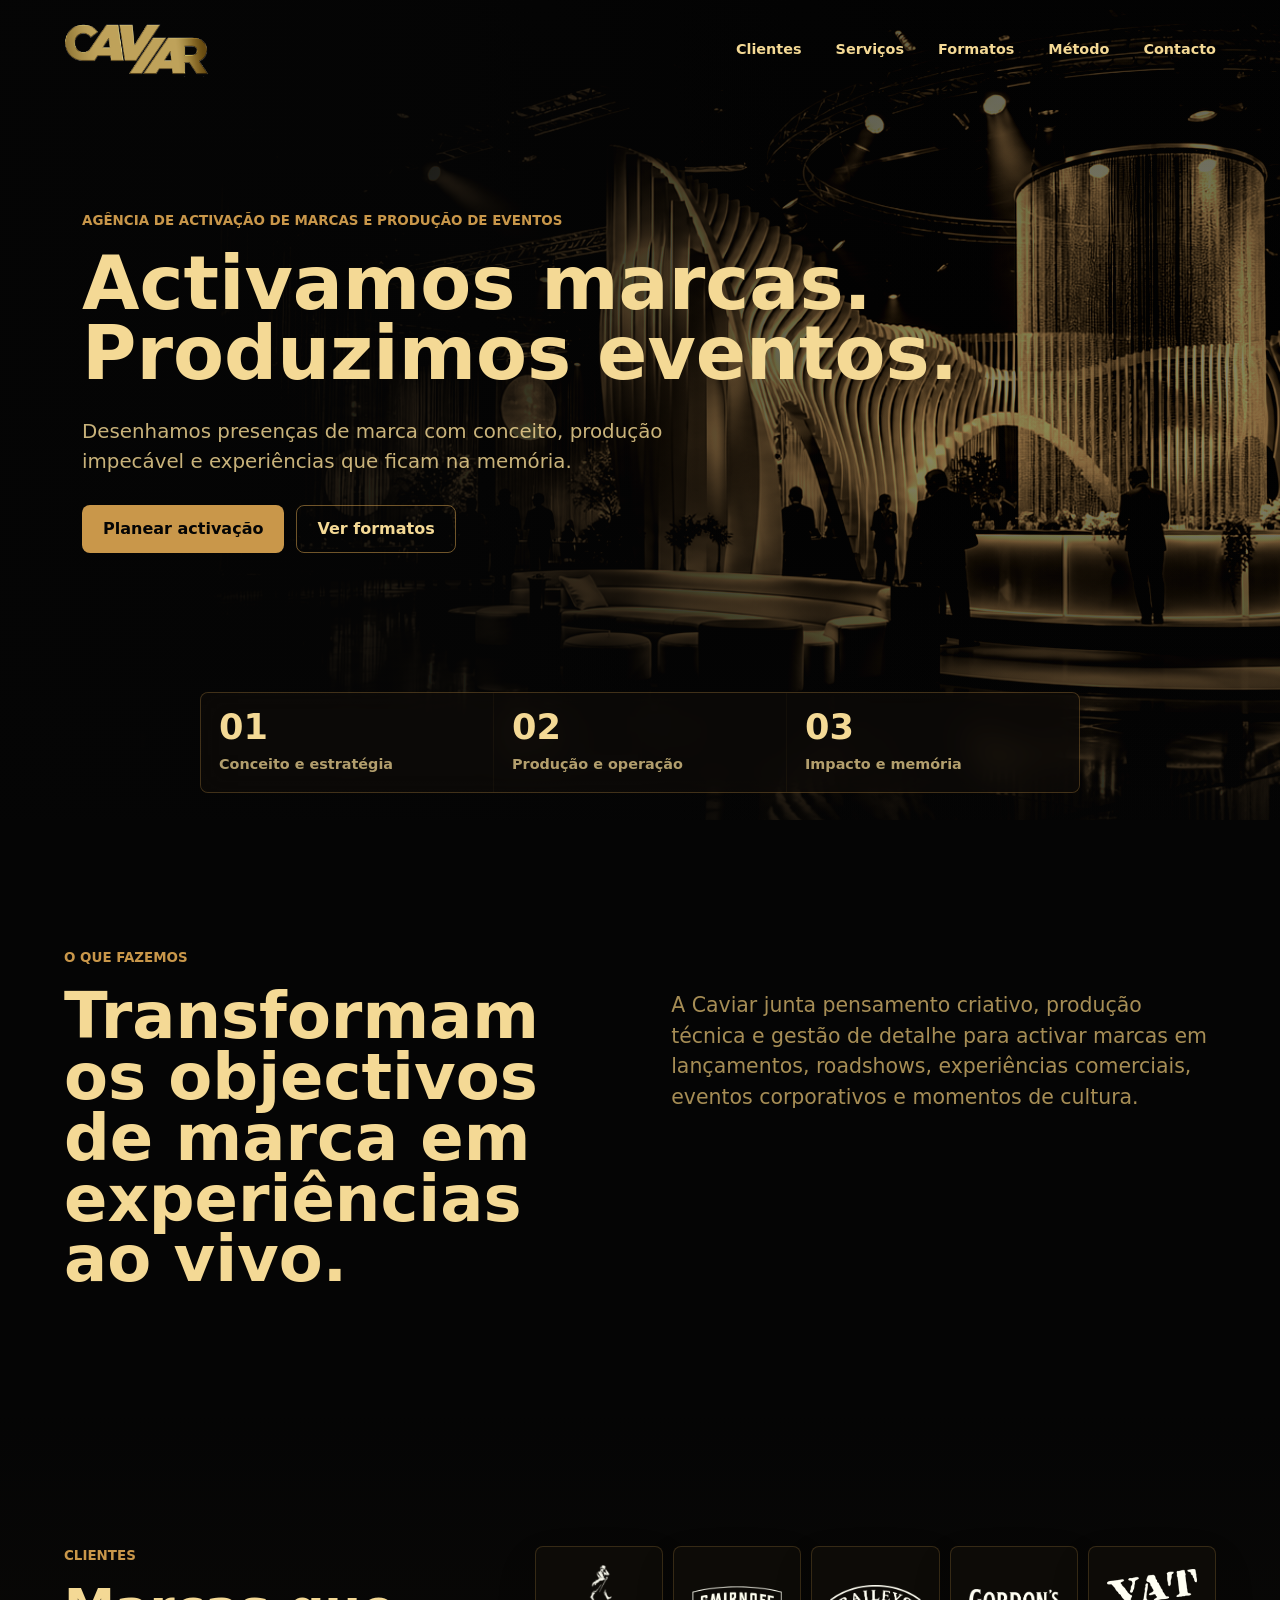
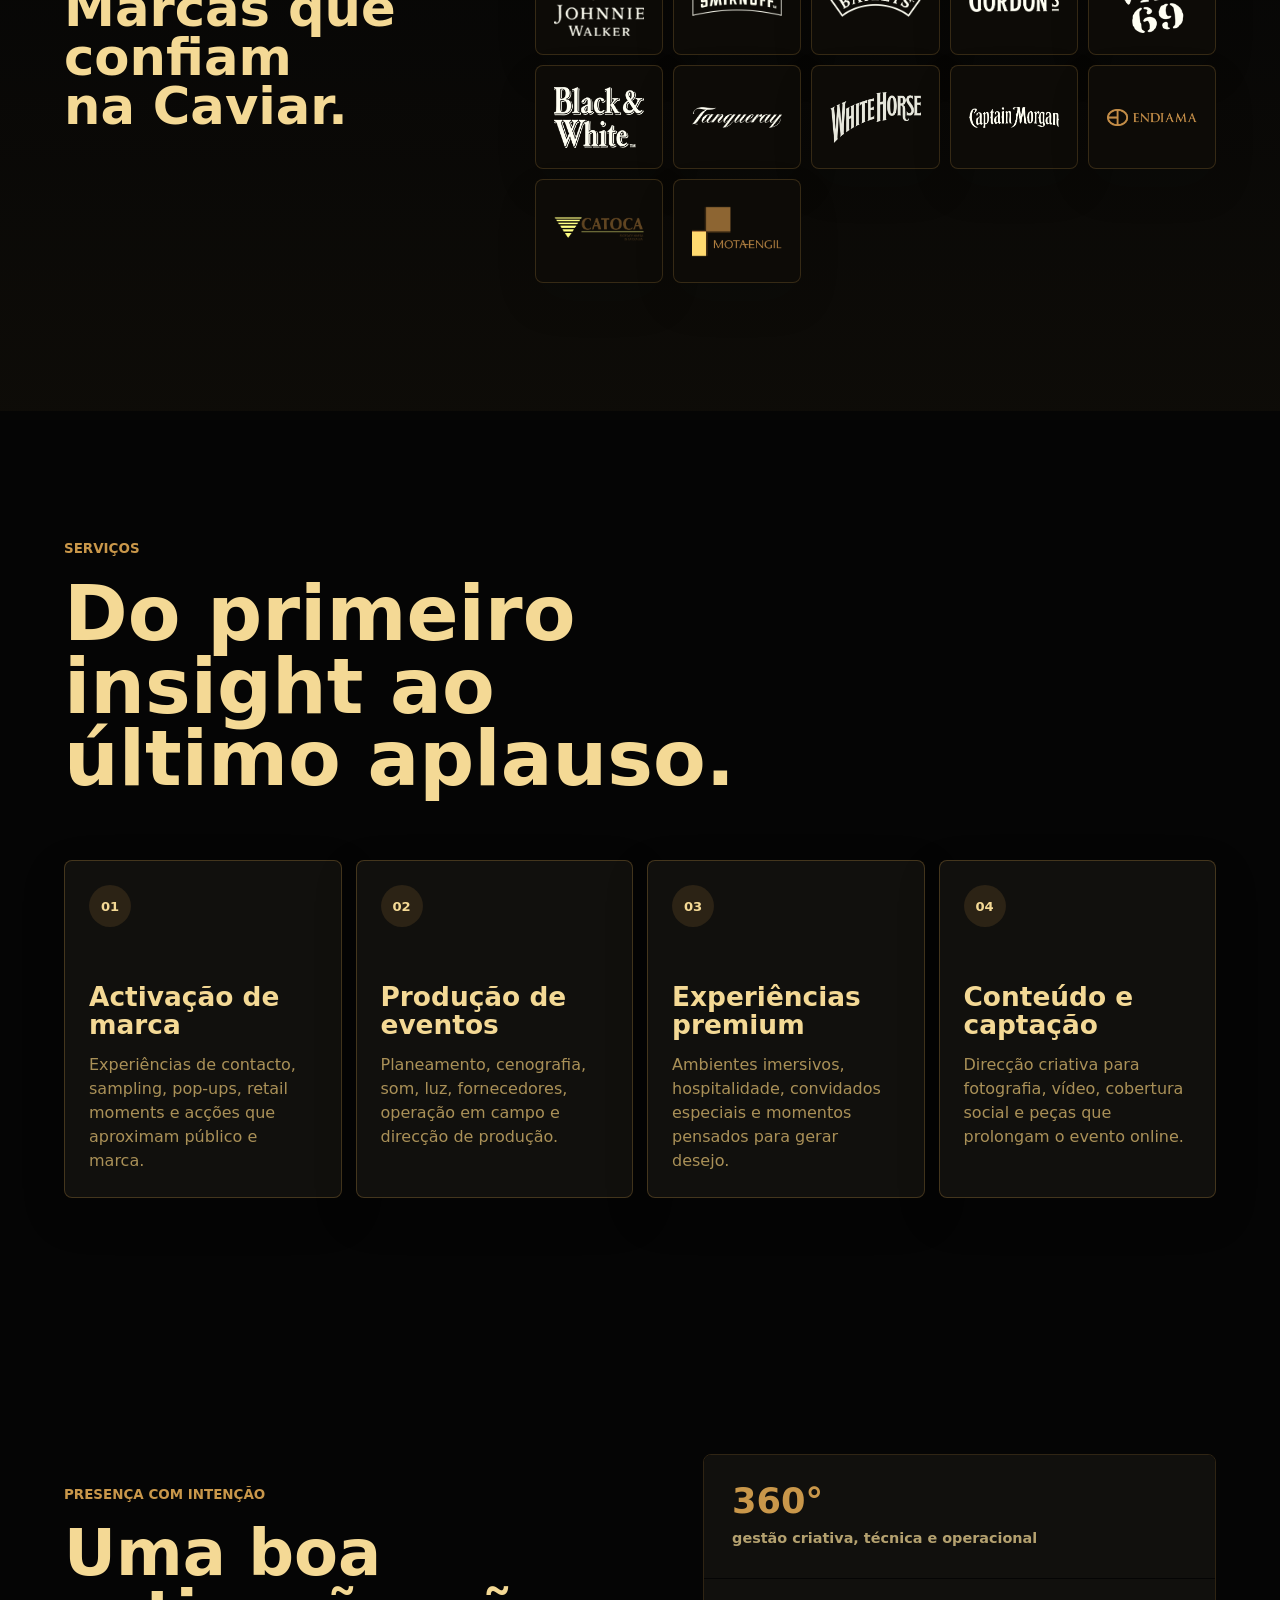
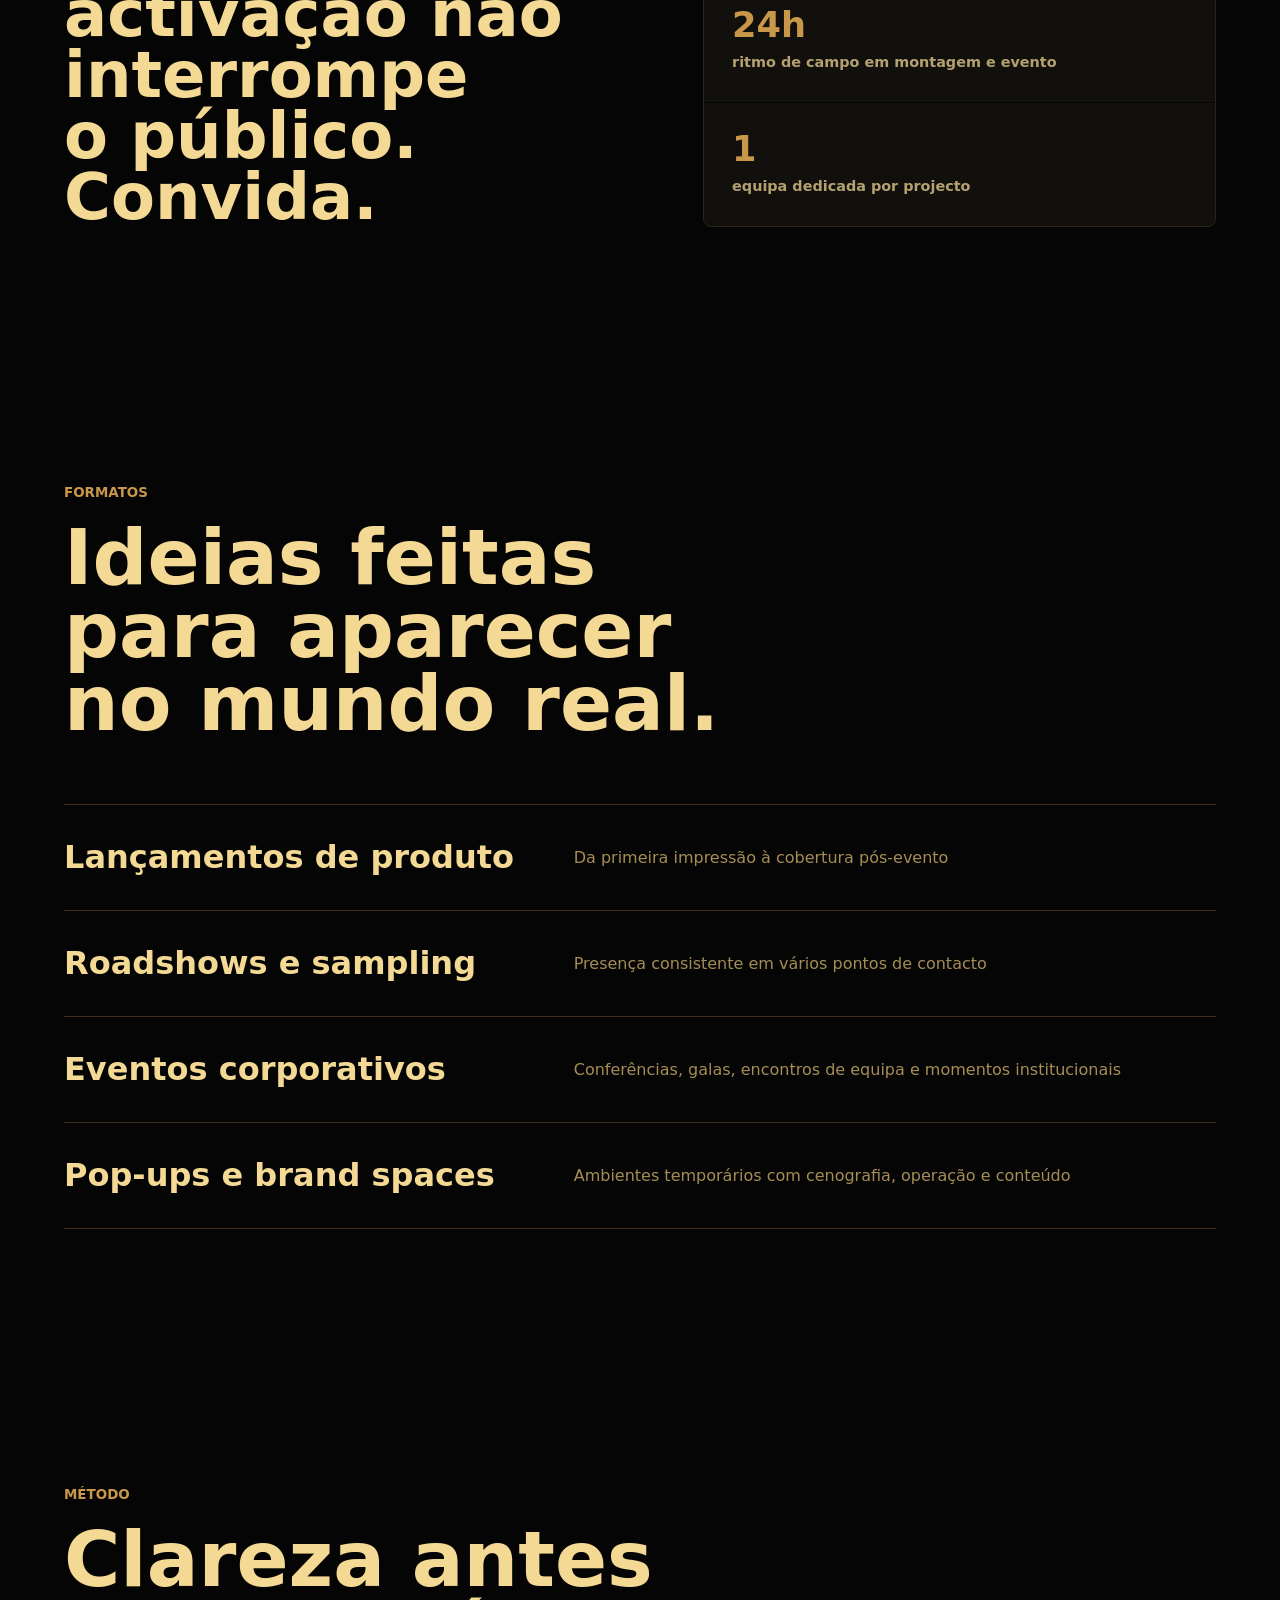
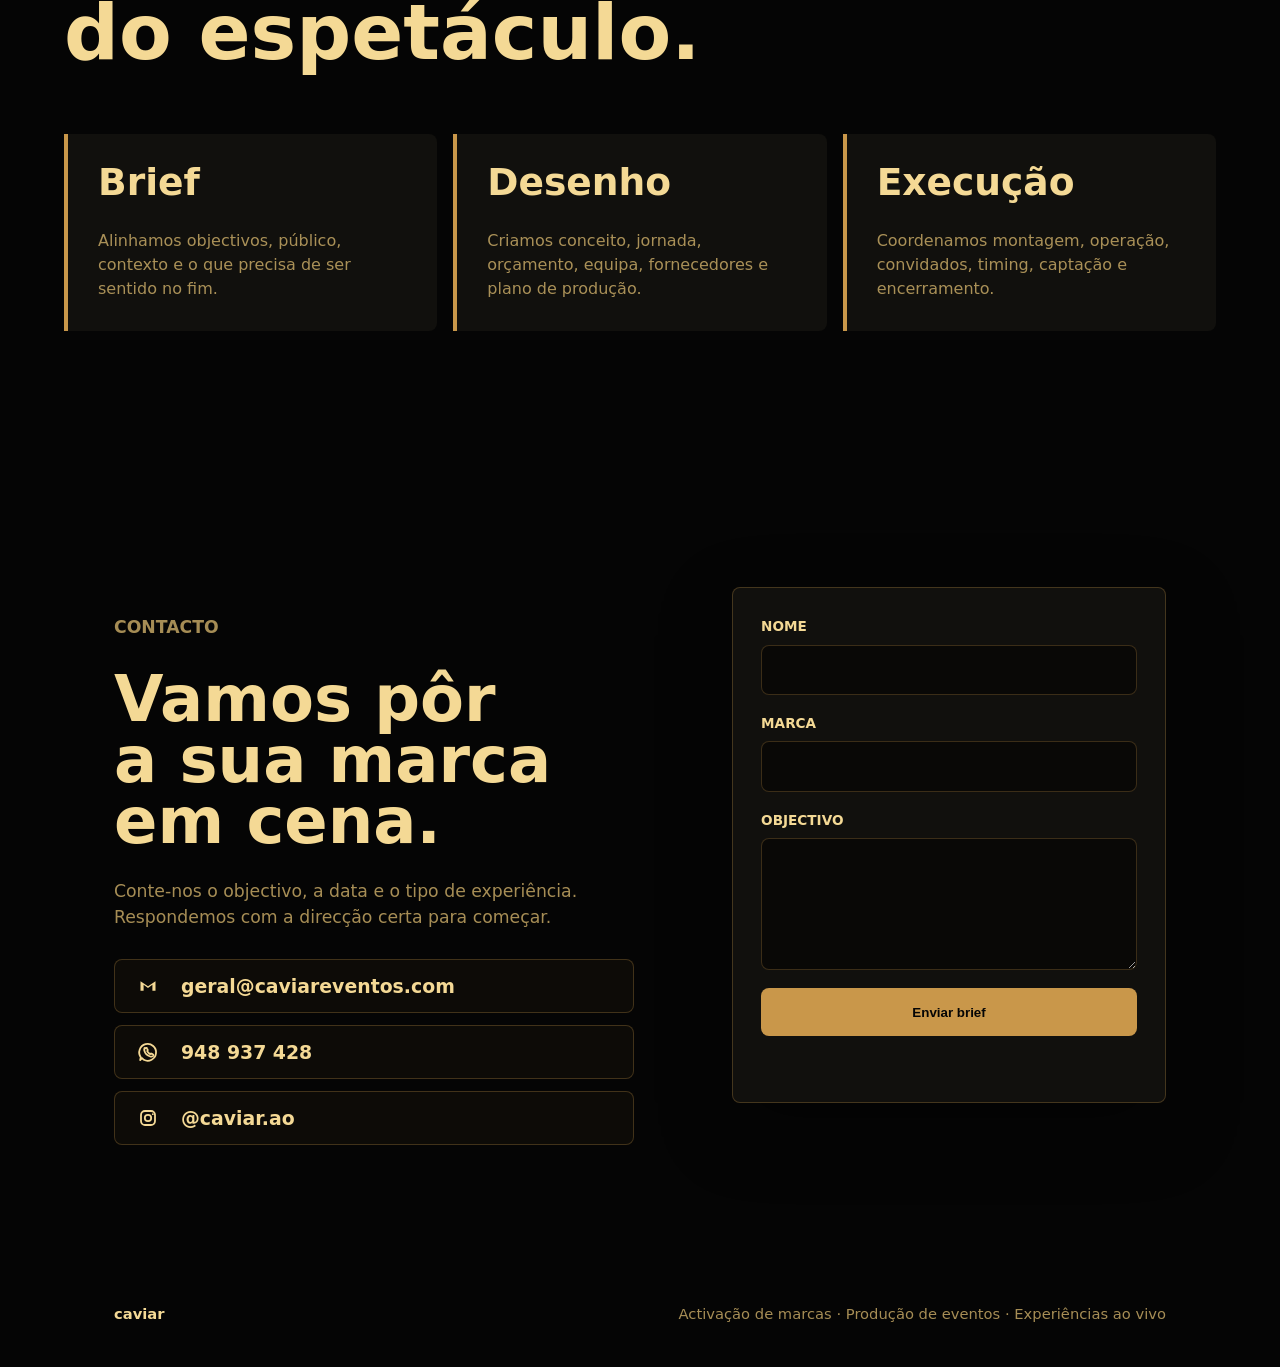
==== index.html @ 9b90bf47 "Add files via upload Primeira versão do site" ====
<!doctype html>
<html lang="pt">
  <head>
    <meta charset="utf-8" />
    <meta name="viewport" content="width=device-width, initial-scale=1" />
    <meta
      name="description"
      content="Caviar é uma agência de activação de marcas e produção de eventos, criando experiências memoráveis do conceito à execução."
    />
    <title>Caviar | Activação de marcas e produção de eventos</title>
    <link rel="stylesheet" href="styles.css?v=functional-links-1" />
  </head>
  <body>
    <header class="site-header" data-header>
      <a class="brand" href="#top" aria-label="Caviar">
        <img class="brand-logo" src="assets/logo-caviar-gold.png" alt="" />
      </a>

      <button class="nav-toggle" type="button" aria-label="Abrir menu" aria-expanded="false" data-nav-toggle>
        <span></span>
        <span></span>
      </button>

      <nav class="site-nav" data-nav>
        <a href="#clientes">Clientes</a>
        <a href="#servicos">Serviços</a>
        <a href="#formatos">Formatos</a>
        <a href="#metodo">Método</a>
        <a href="#contacto">Contacto</a>
      </nav>
    </header>

    <main id="top">
      <section class="hero" aria-labelledby="hero-title">
        <div class="hero-bg" aria-hidden="true"></div>
        <div class="hero-overlay" aria-hidden="true"></div>

        <div class="hero-content">
          <p class="eyebrow">Agência de activação de marcas e produção de eventos</p>
          <h1 id="hero-title">Activamos marcas. Produzimos eventos.</h1>
          <p class="hero-copy">
            Desenhamos presenças de marca com conceito, produção impecável e experiências que ficam na memória.
          </p>
          <div class="hero-actions" aria-label="Ações principais">
            <a class="button button-primary" href="#contacto">Planear activação</a>
            <a class="button button-secondary" href="#formatos">Ver formatos</a>
          </div>
        </div>

        <div class="hero-footer" aria-label="Indicadores">
          <div>
            <strong>01</strong>
            <span>Conceito e estratégia</span>
          </div>
          <div>
            <strong>02</strong>
            <span>Produção e operação</span>
          </div>
          <div>
            <strong>03</strong>
            <span>Impacto e memória</span>
          </div>
        </div>
      </section>

      <section class="intro section-band">
        <div class="section-grid">
          <div>
            <p class="section-kicker">O que fazemos</p>
            <h2>Transformamos objectivos de marca em experiências ao vivo.</h2>
          </div>
          <p>
            A Caviar junta pensamento criativo, produção técnica e gestão de detalhe para activar marcas em
            lançamentos, roadshows, experiências comerciais, eventos corporativos e momentos de cultura.
          </p>
        </div>
      </section>

      <section class="clients" id="clientes" aria-labelledby="clients-title">
        <div class="clients-inner">
          <div class="clients-copy">
            <p class="section-kicker">Clientes</p>
            <h2 id="clients-title">Marcas que confiam na Caviar.</h2>
          </div>

          <ul class="client-logo-grid" aria-label="Clientes da Caviar">
            <li class="client-logo-card">
              <img src="assets/clientes/johnnie-walker.png" alt="Johnnie Walker" />
            </li>
            <li class="client-logo-card">
              <img src="assets/clientes/smirnoff.png" alt="Smirnoff" />
            </li>
            <li class="client-logo-card">
              <img src="assets/clientes/baileys.png" alt="Baileys" />
            </li>
            <li class="client-logo-card">
              <img src="assets/clientes/gordons.png" alt="Gordon's" />
            </li>
            <li class="client-logo-card">
              <img src="assets/clientes/vat-69.png" alt="VAT 69" />
            </li>
            <li class="client-logo-card">
              <img src="assets/clientes/black-white.png" alt="Black & White" />
            </li>
            <li class="client-logo-card">
              <img src="assets/clientes/tanqueray.png" alt="Tanqueray" />
            </li>
            <li class="client-logo-card">
              <img src="assets/clientes/white-horse.png" alt="White Horse" />
            </li>
            <li class="client-logo-card">
              <img src="assets/clientes/captain-morgan.png" alt="Captain Morgan" />
            </li>
            <li class="client-logo-card">
              <img src="assets/clientes/endiama.png" alt="Endiama" />
            </li>
            <li class="client-logo-card">
              <img src="assets/clientes/catoca.png" alt="Catoca" />
            </li>
            <li class="client-logo-card">
              <img src="assets/clientes/mota-engil.png" alt="Mota-Engil" />
            </li>
          </ul>
        </div>
      </section>

      <section class="services" id="servicos" aria-labelledby="services-title">
        <div class="section-heading">
          <p class="section-kicker">Serviços</p>
          <h2 id="services-title">Do primeiro insight ao último aplauso.</h2>
        </div>

        <div class="service-grid">
          <article class="service-card reveal">
            <span class="service-number">01</span>
            <h3>Activação de marca</h3>
            <p>Experiências de contacto, sampling, pop-ups, retail moments e acções que aproximam público e marca.</p>
          </article>
          <article class="service-card reveal">
            <span class="service-number">02</span>
            <h3>Produção de eventos</h3>
            <p>Planeamento, cenografia, som, luz, fornecedores, operação em campo e direcção de produção.</p>
          </article>
          <article class="service-card reveal">
            <span class="service-number">03</span>
            <h3>Experiências premium</h3>
            <p>Ambientes imersivos, hospitalidade, convidados especiais e momentos pensados para gerar desejo.</p>
          </article>
          <article class="service-card reveal">
            <span class="service-number">04</span>
            <h3>Conteúdo e captação</h3>
            <p>Direcção criativa para fotografia, vídeo, cobertura social e peças que prolongam o evento online.</p>
          </article>
        </div>
      </section>

      <section class="proof section-dark" aria-label="Prova de valor">
        <div class="proof-copy">
          <p class="section-kicker">Presença com intenção</p>
          <h2>Uma boa activação não interrompe o público. Convida.</h2>
        </div>
        <div class="proof-stats">
          <div>
            <strong>360°</strong>
            <span>gestão criativa, técnica e operacional</span>
          </div>
          <div>
            <strong>24h</strong>
            <span>ritmo de campo em montagem e evento</span>
          </div>
          <div>
            <strong>1</strong>
            <span>equipa dedicada por projecto</span>
          </div>
        </div>
      </section>

      <section class="formats" id="formatos" aria-labelledby="formats-title">
        <div class="section-heading">
          <p class="section-kicker">Formatos</p>
          <h2 id="formats-title">Ideias feitas para aparecer no mundo real.</h2>
        </div>

        <div class="format-list">
          <a class="format-row reveal" href="#contacto">
            <span>Lançamentos de produto</span>
            <small>Da primeira impressão à cobertura pós-evento</small>
          </a>
          <a class="format-row reveal" href="#contacto">
            <span>Roadshows e sampling</span>
            <small>Presença consistente em vários pontos de contacto</small>
          </a>
          <a class="format-row reveal" href="#contacto">
            <span>Eventos corporativos</span>
            <small>Conferências, galas, encontros de equipa e momentos institucionais</small>
          </a>
          <a class="format-row reveal" href="#contacto">
            <span>Pop-ups e brand spaces</span>
            <small>Ambientes temporários com cenografia, operação e conteúdo</small>
          </a>
        </div>
      </section>

      <section class="method section-band" id="metodo" aria-labelledby="method-title">
        <div class="section-heading">
          <p class="section-kicker">Método</p>
          <h2 id="method-title">Clareza antes do espetáculo.</h2>
        </div>

        <div class="method-steps">
          <div class="method-step reveal">
            <span>Brief</span>
            <p>Alinhamos objectivos, público, contexto e o que precisa de ser sentido no fim.</p>
          </div>
          <div class="method-step reveal">
            <span>Desenho</span>
            <p>Criamos conceito, jornada, orçamento, equipa, fornecedores e plano de produção.</p>
          </div>
          <div class="method-step reveal">
            <span>Execução</span>
            <p>Coordenamos montagem, operação, convidados, timing, captação e encerramento.</p>
          </div>
        </div>
      </section>

      <section class="contact" id="contacto" aria-labelledby="contact-title">
        <div class="contact-copy">
          <p class="section-kicker">Contacto</p>
          <h2 id="contact-title">Vamos pôr a sua marca em cena.</h2>
          <p>
            Conte-nos o objectivo, a data e o tipo de experiência. Respondemos com a direcção certa para começar.
          </p>
          <div class="contact-channels" aria-label="Contactos da Caviar">
            <a
              class="contact-channel"
              href="https://mail.google.com/mail/?view=cm&amp;fs=1&amp;to=geral@caviareventos.com"
              target="_blank"
              rel="noreferrer"
            >
              <svg class="brand-icon gmail-icon" aria-hidden="true" viewBox="0 0 24 24">
                <path d="M4.5 7.2v9.6h3.1v-6.1L12 14.1l4.4-3.4v6.1h3.1V7.2L12 12.3 4.5 7.2Z" />
              </svg>
              <span>geral@caviareventos.com</span>
            </a>
            <a class="contact-channel" href="https://wa.me/244948937428" target="_blank" rel="noreferrer">
              <svg class="brand-icon whatsapp-icon" aria-hidden="true" viewBox="0 0 24 24">
                <path d="M6.1 18.1 4.2 20l.6-2.8a8.4 8.4 0 1 1 3 2.6Z" />
                <path d="M9.2 8.4c.2-.4.4-.5.7-.5h.6c.2 0 .4.1.5.4l.7 1.6c.1.3.1.5-.1.7l-.4.5c.7 1.3 1.7 2.3 3 3l.5-.4c.2-.2.5-.2.7-.1l1.5.7c.3.1.4.3.4.6v.6c0 .4-.2.6-.5.8-.8.4-1.7.5-2.6.2-2.6-.7-5.2-3.3-5.9-5.9-.2-.9-.1-1.8.3-2.6Z" />
              </svg>
              <span>948 937 428</span>
            </a>
            <a class="contact-channel" href="https://www.instagram.com/caviar.ao/" target="_blank" rel="noreferrer">
              <svg class="brand-icon instagram-icon" aria-hidden="true" viewBox="0 0 24 24">
                <rect x="5" y="5" width="14" height="14" rx="4" />
                <circle cx="12" cy="12" r="3.2" />
                <path d="M16.8 8.2h.01" />
              </svg>
              <span>@caviar.ao</span>
            </a>
          </div>
        </div>

        <form class="contact-form" data-contact-form>
          <label>
            <span>Nome</span>
            <input name="name" type="text" autocomplete="name" required />
          </label>
          <label>
            <span>Marca</span>
            <input name="brand" type="text" autocomplete="organization" required />
          </label>
          <label>
            <span>Objectivo</span>
            <textarea name="message" rows="5" required></textarea>
          </label>
          <button class="button button-primary" type="submit">Enviar brief</button>
          <p class="form-status" data-form-status aria-live="polite"></p>
        </form>
      </section>
    </main>

    <footer class="site-footer">
      <span>caviar</span>
      <span>Activação de marcas · Produção de eventos · Experiências ao vivo</span>
    </footer>

    <script src="script.js?v=functional-links-1"></script>
  </body>
</html>
---- styles.css ----
:root {
  --ink: #050505;
  --ink-soft: #11100d;
  --paper: #050505;
  --white: #f4d995;
  --muted: rgba(228, 194, 116, 0.72);
  --line: rgba(201, 151, 74, 0.28);
  --teal: #c9974a;
  --coral: #c9974a;
  --gold: #c9974a;
  --lime: #f4d995;
  --gold-light: #f4d995;
  --shadow: 0 24px 70px rgba(0, 0, 0, 0.34);
  --max: 1180px;
}

* {
  box-sizing: border-box;
}

html {
  scroll-behavior: smooth;
}

body {
  margin: 0;
  background: var(--paper);
  color: var(--white);
  font-family: Inter, ui-sans-serif, system-ui, -apple-system, BlinkMacSystemFont, "Segoe UI", Arial, sans-serif;
  line-height: 1.5;
  overflow-x: clip;
}

body.nav-open {
  overflow: hidden;
}

a {
  color: inherit;
  text-decoration: none;
}

img {
  max-width: 100%;
}

.site-header {
  position: fixed;
  inset: 0 0 auto;
  z-index: 20;
  display: flex;
  align-items: center;
  justify-content: space-between;
  gap: 24px;
  padding: 22px clamp(20px, 5vw, 64px);
  color: var(--white);
  transition: background 220ms ease, color 220ms ease, box-shadow 220ms ease, padding 220ms ease;
}

.site-header.is-scrolled,
.site-header.is-open {
  background: rgba(5, 5, 5, 0.9);
  color: var(--gold-light);
  border-bottom: 1px solid rgba(201, 151, 74, 0.18);
  box-shadow: 0 10px 35px rgba(0, 0, 0, 0.32);
  backdrop-filter: blur(18px);
}

.sr-only {
  position: absolute;
  width: 1px;
  height: 1px;
  padding: 0;
  margin: -1px;
  overflow: hidden;
  clip: rect(0, 0, 0, 0);
  white-space: nowrap;
  border: 0;
}

.brand {
  display: inline-flex;
  align-items: center;
  width: clamp(108px, 12vw, 146px);
  min-width: 0;
}

.brand-logo {
  display: block;
  width: 100%;
  height: auto;
}

.site-nav {
  display: flex;
  align-items: center;
  gap: clamp(18px, 3vw, 34px);
  font-size: 0.9rem;
  font-weight: 700;
}

.site-nav a {
  position: relative;
  padding: 8px 0;
}

.site-nav a::after {
  position: absolute;
  right: 0;
  bottom: 2px;
  left: 0;
  height: 2px;
  content: "";
  background: var(--coral);
  transform: scaleX(0);
  transform-origin: right;
  transition: transform 180ms ease;
}

.site-nav a:hover::after,
.site-nav a:focus-visible::after {
  transform: scaleX(1);
  transform-origin: left;
}

.nav-toggle {
  display: none;
  width: 44px;
  height: 44px;
  border: 1px solid currentColor;
  border-radius: 8px;
  color: inherit;
  background: transparent;
  cursor: pointer;
}

.nav-toggle span {
  display: block;
  width: 18px;
  height: 2px;
  margin: 5px auto;
  background: currentColor;
  transition: transform 180ms ease;
}

.nav-open .nav-toggle span:first-child {
  transform: translateY(3.5px) rotate(45deg);
}

.nav-open .nav-toggle span:last-child {
  transform: translateY(-3.5px) rotate(-45deg);
}

.hero {
  position: relative;
  display: grid;
  grid-template-rows: minmax(0, 1fr) auto;
  min-height: clamp(620px, 92vh, 820px);
  min-height: clamp(620px, 92svh, 820px);
  padding: 0;
  overflow: hidden;
  color: var(--white);
  isolation: isolate;
}

.hero-bg {
  position: absolute;
  inset: 0;
  z-index: -3;
  background-image: url("assets/hero-caviar.png");
  background-position: center;
  background-size: cover;
  transform: scale(1.02);
  filter: grayscale(1) sepia(1) saturate(1.7) hue-rotate(354deg) brightness(0.7) contrast(1.2);
}

.hero-overlay {
  position: absolute;
  inset: 0;
  z-index: -2;
  background:
    linear-gradient(90deg, rgba(5, 5, 5, 0.94) 0%, rgba(5, 5, 5, 0.8) 34%, rgba(5, 5, 5, 0.18) 72%),
    linear-gradient(180deg, rgba(5, 5, 5, 0.4) 0%, rgba(5, 5, 5, 0.12) 54%, rgba(5, 5, 5, 0.78) 100%);
}

.hero-content {
  width: min(100%, var(--max));
  margin: 0 auto;
  padding: clamp(84px, 12svh, 118px) clamp(20px, 5vw, 32px) clamp(20px, 4svh, 36px);
  align-self: center;
}

.eyebrow,
.section-kicker {
  margin: 0 0 18px;
  color: var(--coral);
  font-size: clamp(0.76rem, 1.2vw, 0.84rem);
  font-weight: 800;
  text-transform: uppercase;
}

.hero h1 {
  max-width: 940px;
  margin: 0;
  color: var(--white);
  font-size: clamp(2.85rem, 5.8vw, 5rem);
  font-weight: 800;
  line-height: 0.94;
}

.hero-copy {
  max-width: 620px;
  margin: 28px 0 0;
  color: rgba(244, 217, 149, 0.82);
  font-size: clamp(1.05rem, 1.55vw, 1.32rem);
}

.hero-actions {
  display: flex;
  flex-wrap: wrap;
  gap: 12px;
  margin-top: 28px;
}

.button {
  display: inline-flex;
  align-items: center;
  justify-content: center;
  min-height: 48px;
  padding: 0 20px;
  border: 1px solid transparent;
  border-radius: 8px;
  font-weight: 800;
  transition: transform 180ms ease, background 180ms ease, border-color 180ms ease, color 180ms ease;
}

.button:hover,
.button:focus-visible {
  transform: translateY(-2px);
}

.button-primary {
  background: var(--coral);
  color: var(--ink);
}

.button-primary:hover,
.button-primary:focus-visible {
  background: #e0b15b;
}

.button-secondary {
  border-color: rgba(201, 151, 74, 0.55);
  color: var(--gold-light);
}

.button-secondary:hover,
.button-secondary:focus-visible {
  border-color: var(--gold-light);
  background: rgba(201, 151, 74, 0.12);
}

.hero-footer {
  display: grid;
  grid-template-columns: repeat(3, minmax(0, 1fr));
  gap: 1px;
  width: min(calc(100% - 40px), 880px);
  max-width: 880px;
  margin: 0 auto clamp(18px, 3svh, 28px);
  border: 1px solid rgba(201, 151, 74, 0.25);
  border-radius: 8px;
  overflow: hidden;
  background: rgba(201, 151, 74, 0.08);
  backdrop-filter: blur(14px);
}

.hero-footer div {
  min-height: 82px;
  padding: 16px 18px;
  background: rgba(5, 5, 5, 0.56);
}

.hero-footer strong,
.proof-stats strong {
  display: block;
  margin-bottom: 8px;
  color: var(--lime);
  font-size: clamp(1.4rem, 3vw, 2.2rem);
  line-height: 1;
}

.hero-footer span,
.proof-stats span {
  color: rgba(244, 217, 149, 0.72);
  font-size: 0.9rem;
  font-weight: 600;
}

section {
  padding: clamp(72px, 10vw, 128px) clamp(20px, 5vw, 64px);
  scroll-margin-top: 88px;
}

.section-band {
  background: var(--ink);
}

.section-grid,
.section-heading,
.clients-inner,
.service-grid,
.format-list,
.method-steps,
.contact,
.site-footer {
  width: min(100%, var(--max));
  margin: 0 auto;
}

.section-grid {
  display: grid;
  grid-template-columns: minmax(0, 0.95fr) minmax(280px, 1fr);
  gap: clamp(32px, 7vw, 98px);
  align-items: start;
}

h2 {
  margin: 0;
  max-width: 780px;
  font-size: clamp(2.3rem, 6vw, 5.7rem);
  line-height: 0.95;
  letter-spacing: 0;
  overflow-wrap: break-word;
  text-wrap: balance;
}

.section-grid > *,
.service-grid > *,
.method-steps > *,
.contact > * {
  min-width: 0;
}

.section-grid h2,
.contact-copy h2 {
  font-size: clamp(2.15rem, 5vw, 4.45rem);
}

.intro p:last-child,
.contact-copy p,
.method-step p,
.service-card p,
.format-row small {
  color: var(--muted);
}

.intro p:last-child {
  margin: 42px 0 0;
  font-size: clamp(1.02rem, 1.8vw, 1.28rem);
}

.clients {
  background:
    linear-gradient(180deg, rgba(5, 5, 5, 0.98), rgba(14, 12, 8, 0.98)),
    var(--paper);
}

.clients-inner {
  display: grid;
  grid-template-columns: minmax(260px, 0.58fr) minmax(0, 1fr);
  gap: clamp(30px, 6vw, 76px);
  align-items: start;
}

.clients-copy h2 {
  font-size: clamp(2rem, 4vw, 4rem);
}

.client-logo-grid {
  display: grid;
  grid-template-columns: repeat(5, minmax(0, 1fr));
  gap: 10px;
  padding: 0;
  margin: 0;
  list-style: none;
}

.client-logo-card {
  display: grid;
  place-items: center;
  min-height: 104px;
  padding: 18px;
  border: 1px solid rgba(201, 151, 74, 0.22);
  border-radius: 8px;
  background: #0d0b07;
  color: var(--gold);
  text-align: center;
  box-shadow: 0 18px 42px rgba(11, 13, 15, 0.12);
}

.client-logo-card img {
  display: block;
  width: auto;
  max-width: 100%;
  max-height: 72px;
  object-fit: contain;
  filter: grayscale(1) sepia(1) saturate(2.3) hue-rotate(354deg) brightness(1.08) contrast(1.05);
}

.client-logo-card:first-child img {
  max-height: 88px;
}

.client-wordmark {
  background: var(--ink-soft);
  color: var(--gold-light);
  border-color: rgba(201, 151, 74, 0.22);
  font-size: clamp(0.86rem, 1.2vw, 1rem);
  font-weight: 900;
  letter-spacing: 0.04em;
  line-height: 1.08;
  text-transform: uppercase;
}

.section-heading {
  margin-bottom: clamp(34px, 6vw, 64px);
}

.service-grid {
  display: grid;
  grid-template-columns: repeat(4, minmax(0, 1fr));
  gap: 14px;
}

.service-card {
  min-height: 312px;
  padding: 24px;
  border: 1px solid var(--line);
  border-radius: 8px;
  background: var(--ink-soft);
  box-shadow: 0 16px 42px rgba(0, 0, 0, 0.22);
}

.service-number {
  display: inline-flex;
  align-items: center;
  justify-content: center;
  width: 42px;
  height: 42px;
  margin-bottom: 56px;
  border-radius: 50%;
  background: rgba(201, 151, 74, 0.14);
  color: var(--gold-light);
  font-size: 0.82rem;
  font-weight: 800;
}

.service-card:nth-child(2) .service-number,
.service-card:nth-child(4) .service-number {
  background: rgba(201, 151, 74, 0.14);
  color: var(--gold-light);
}

.service-card h3 {
  margin: 0 0 14px;
  font-size: clamp(1.24rem, 2.2vw, 1.65rem);
  line-height: 1.05;
}

.service-card p {
  margin: 0;
}

.section-dark {
  display: grid;
  grid-template-columns: minmax(0, 0.9fr) minmax(300px, 0.85fr);
  gap: clamp(38px, 8vw, 96px);
  align-items: end;
  background: var(--ink);
  color: var(--white);
}

.proof-copy,
.proof-stats {
  width: min(100%, 560px);
}

.proof-copy {
  justify-self: end;
}

.proof-copy h2 {
  font-size: clamp(2.2rem, 5vw, 5rem);
}

.proof-stats {
  display: grid;
  gap: 1px;
  overflow: hidden;
  border: 1px solid rgba(201, 151, 74, 0.22);
  border-radius: 8px;
}

.proof-stats div {
  padding: 28px;
  background: var(--ink-soft);
}

.proof-stats strong {
  color: var(--gold);
}

.format-list {
  border-top: 1px solid var(--line);
}

.format-row {
  display: grid;
  grid-template-columns: minmax(190px, 0.75fr) minmax(220px, 1fr);
  gap: 28px;
  align-items: center;
  min-height: 106px;
  border-bottom: 1px solid var(--line);
  transition: background 180ms ease, padding 180ms ease;
}

.format-row:hover,
.format-row:focus-visible {
  padding-inline: 18px;
  background: rgba(201, 151, 74, 0.1);
}

.format-row span {
  color: var(--gold-light);
  font-size: clamp(1.25rem, 2.5vw, 2.1rem);
  font-weight: 800;
  line-height: 1.1;
}

.format-row small {
  font-size: 1rem;
}

.method-steps {
  display: grid;
  grid-template-columns: repeat(3, minmax(0, 1fr));
  gap: 16px;
}

.method-step {
  padding: 30px;
  border-left: 4px solid var(--gold);
  border-radius: 0 8px 8px 0;
  background: var(--ink-soft);
}

.method-step:nth-child(2) {
  border-color: var(--gold);
}

.method-step:nth-child(3) {
  border-color: var(--gold);
}

.method-step span {
  display: block;
  margin-bottom: 28px;
  font-size: clamp(1.4rem, 3vw, 2.35rem);
  font-weight: 800;
  line-height: 1;
}

.method-step p {
  margin: 0;
}

.contact {
  display: grid;
  grid-template-columns: minmax(0, 0.95fr) minmax(320px, 0.78fr);
  gap: clamp(36px, 7vw, 92px);
  align-items: start;
}

.contact-copy p {
  max-width: 560px;
  margin: 28px 0;
  font-size: 1.08rem;
}

.contact-channels {
  display: grid;
  gap: 12px;
  max-width: 520px;
  margin-top: 28px;
}

.contact-channel {
  display: grid;
  grid-template-columns: 42px minmax(0, 1fr);
  gap: 12px;
  align-items: center;
  min-height: 54px;
  padding: 10px 12px;
  border: 1px solid rgba(201, 151, 74, 0.28);
  border-radius: 8px;
  background: #0d0b07;
  color: var(--gold-light);
  font-size: clamp(0.98rem, 1.5vw, 1.18rem);
  font-weight: 800;
  overflow-wrap: anywhere;
}

.contact-channel svg {
  width: 24px;
  height: 24px;
  justify-self: center;
  fill: none;
  stroke: currentColor;
  stroke-width: 1.8;
  stroke-linecap: round;
  stroke-linejoin: round;
}

.gmail-icon path {
  fill: currentColor;
  stroke: none;
}

.contact-channel:hover,
.contact-channel:focus-visible {
  border-color: var(--gold-light);
  background: rgba(201, 151, 74, 0.1);
}

.contact-form {
  padding: 28px;
  border: 1px solid var(--line);
  border-radius: 8px;
  background: var(--ink-soft);
  box-shadow: var(--shadow);
}

.contact-form label {
  display: grid;
  gap: 8px;
  margin-bottom: 18px;
  font-size: 0.85rem;
  font-weight: 800;
  text-transform: uppercase;
}

.contact-form input,
.contact-form textarea {
  width: 100%;
  border: 1px solid rgba(201, 151, 74, 0.26);
  border-radius: 8px;
  padding: 14px 14px;
  color: var(--gold-light);
  background: #090806;
  font: inherit;
  resize: vertical;
}

.contact-form input:focus,
.contact-form textarea:focus {
  border-color: var(--gold);
  outline: 3px solid rgba(201, 151, 74, 0.18);
}

.contact-form .button {
  width: 100%;
  border: 0;
  cursor: pointer;
}

.form-status {
  min-height: 24px;
  margin: 14px 0 0;
  color: var(--muted);
  font-size: 0.92rem;
}

.form-status a {
  color: var(--gold-light);
  font-weight: 800;
}

.site-footer {
  display: flex;
  justify-content: space-between;
  gap: 20px;
  padding: 30px clamp(20px, 5vw, 64px) 42px;
  color: var(--muted);
  font-size: 0.92rem;
}

.site-footer span:first-child {
  color: var(--gold-light);
  font-weight: 800;
}

.reveal {
  opacity: 0;
  transform: translateY(18px);
  transition: opacity 520ms ease, transform 520ms ease;
}

.reveal.is-visible {
  opacity: 1;
  transform: translateY(0);
}

@media (max-width: 920px) {
  .nav-toggle {
    display: block;
  }

  .site-nav {
    position: fixed;
    inset: 76px 16px auto;
    display: grid;
    gap: 0;
    padding: 10px;
    border: 1px solid rgba(201, 151, 74, 0.22);
    border-radius: 8px;
    background: rgba(5, 5, 5, 0.97);
    color: var(--gold-light);
    box-shadow: var(--shadow);
    transform: translateY(-16px);
    opacity: 0;
    pointer-events: none;
    transition: opacity 180ms ease, transform 180ms ease;
  }

  .nav-open .site-nav {
    transform: translateY(0);
    opacity: 1;
    pointer-events: auto;
  }

  .site-nav a {
    padding: 16px;
    border-radius: 8px;
  }

  .site-nav a:hover,
  .site-nav a:focus-visible {
    background: rgba(201, 151, 74, 0.12);
  }

  .site-nav a::after {
    display: none;
  }

  .hero {
    min-height: 92vh;
    min-height: 92svh;
    max-height: none;
  }

  .hero-bg {
    background-position: 58% center;
  }

  .hero-overlay {
    background:
      linear-gradient(90deg, rgba(5, 5, 5, 0.96) 0%, rgba(5, 5, 5, 0.8) 58%, rgba(5, 5, 5, 0.28) 100%),
      linear-gradient(180deg, rgba(5, 5, 5, 0.38) 0%, rgba(5, 5, 5, 0.22) 50%, rgba(5, 5, 5, 0.86) 100%);
  }

  .hero-content {
    padding-top: 116px;
    padding-bottom: 28px;
  }

  .hero-footer {
    grid-template-columns: 1fr;
    max-width: none;
  }

  .hero-footer div {
    min-height: auto;
    padding: 14px 16px;
  }

  .section-grid,
  .clients-inner,
  .section-dark,
  .contact {
    grid-template-columns: 1fr;
  }

  .proof-copy,
  .proof-stats {
    width: min(100%, var(--max));
    justify-self: start;
  }

  .service-grid,
  .method-steps {
    grid-template-columns: repeat(2, minmax(0, 1fr));
  }

  .client-logo-grid {
    grid-template-columns: repeat(3, minmax(0, 1fr));
  }

  .service-card {
    min-height: 260px;
  }
}

@media (max-width: 640px) {
  .site-header {
    padding: 16px 18px;
  }

  .brand {
    width: clamp(104px, 34vw, 126px);
  }

  .hero {
    min-height: 92vh;
    min-height: 92svh;
  }

  .hero-content {
    padding: 104px 20px 24px;
  }

  .hero h1 {
    max-width: 620px;
    font-size: clamp(2.35rem, 10vw, 3.4rem);
  }

  .hero-actions,
  .button {
    width: 100%;
  }

  .hero-footer {
    width: calc(100% - 40px);
    margin-bottom: 18px;
  }

  section {
    padding: 68px 20px;
  }

  h2 {
    font-size: clamp(2rem, 10vw, 2.85rem);
  }

  .service-grid,
  .method-steps {
    grid-template-columns: 1fr;
  }

  .client-logo-grid {
    grid-template-columns: repeat(2, minmax(0, 1fr));
  }

  .client-logo-card {
    min-height: 74px;
  }

  .client-logo-card img {
    max-height: 58px;
  }

  .service-card {
    min-height: auto;
  }

  .service-number {
    margin-bottom: 38px;
  }

  .format-row {
    grid-template-columns: 1fr;
    gap: 8px;
    padding: 24px 0;
  }

  .format-row:hover,
  .format-row:focus-visible {
    padding-inline: 0;
  }

  .contact-form {
    padding: 20px;
  }

  .site-footer {
    flex-direction: column;
    padding-inline: 20px;
  }
}

@media (max-width: 420px) {
  .eyebrow,
  .section-kicker {
    font-size: 0.72rem;
  }

  .hero-copy {
    margin-top: 26px;
    font-size: 1rem;
  }

  .hero-actions {
    margin-top: 28px;
  }

  .button {
    min-height: 46px;
  }

  .hero-footer div {
    padding: 12px 14px;
  }
}

@media (max-width: 640px) and (max-height: 720px) {
  .hero-content {
    padding-top: 84px;
    padding-bottom: 18px;
  }

  .eyebrow {
    margin-bottom: 14px;
    font-size: 0.68rem;
    line-height: 1.35;
  }

  .hero h1 {
    max-width: 310px;
    font-size: clamp(2rem, 9vw, 2.8rem);
  }

  .hero-copy {
    margin-top: 20px;
    font-size: 0.95rem;
    line-height: 1.45;
  }

  .hero-actions {
    gap: 8px;
    margin-top: 22px;
  }

  .button {
    min-height: 42px;
    font-size: 0.92rem;
  }

  .hero-footer {
    grid-template-columns: repeat(3, minmax(0, 1fr));
    margin-bottom: 14px;
  }

  .hero-footer div {
    padding: 10px;
  }

  .hero-footer strong {
    margin-bottom: 6px;
    font-size: 1.1rem;
  }

  .hero-footer span {
    font-size: 0.68rem;
    line-height: 1.25;
  }
}

@media (max-height: 700px) and (min-width: 700px) {
  .site-header {
    padding-top: 16px;
    padding-bottom: 16px;
  }

  .hero {
    min-height: 92vh;
    min-height: 92svh;
  }

  .hero-content {
    padding-top: 92px;
    padding-bottom: 22px;
  }

  .hero h1 {
    max-width: 610px;
    font-size: clamp(2.4rem, 5vw, 3.8rem);
  }

  .hero-copy {
    margin-top: 24px;
    font-size: clamp(1rem, 1.6vw, 1.22rem);
  }

  .hero-actions {
    margin-top: 28px;
  }

  .hero-footer div {
    min-height: 76px;
    padding: 14px 16px;
  }
}

@media (max-width: 920px) and (max-height: 520px) {
  .hero {
    min-height: 92vh;
    min-height: 92svh;
  }

  .hero-content {
    padding-top: 76px;
    padding-bottom: 16px;
  }

  .hero h1 {
    max-width: 520px;
    font-size: clamp(2rem, 5vw, 2.8rem);
  }

  .hero-copy {
    max-width: 520px;
    margin-top: 16px;
    font-size: 0.9rem;
    line-height: 1.4;
  }

  .hero-actions {
    margin-top: 16px;
  }

  .button {
    min-height: 38px;
  }

  .hero-footer {
    display: none;
  }
}

@media (prefers-reduced-motion: reduce) {
  *,
  *::before,
  *::after {
    scroll-behavior: auto !important;
    transition-duration: 0.01ms !important;
    animation-duration: 0.01ms !important;
    animation-iteration-count: 1 !important;
  }

  .reveal {
    opacity: 1;
    transform: none;
  }
}
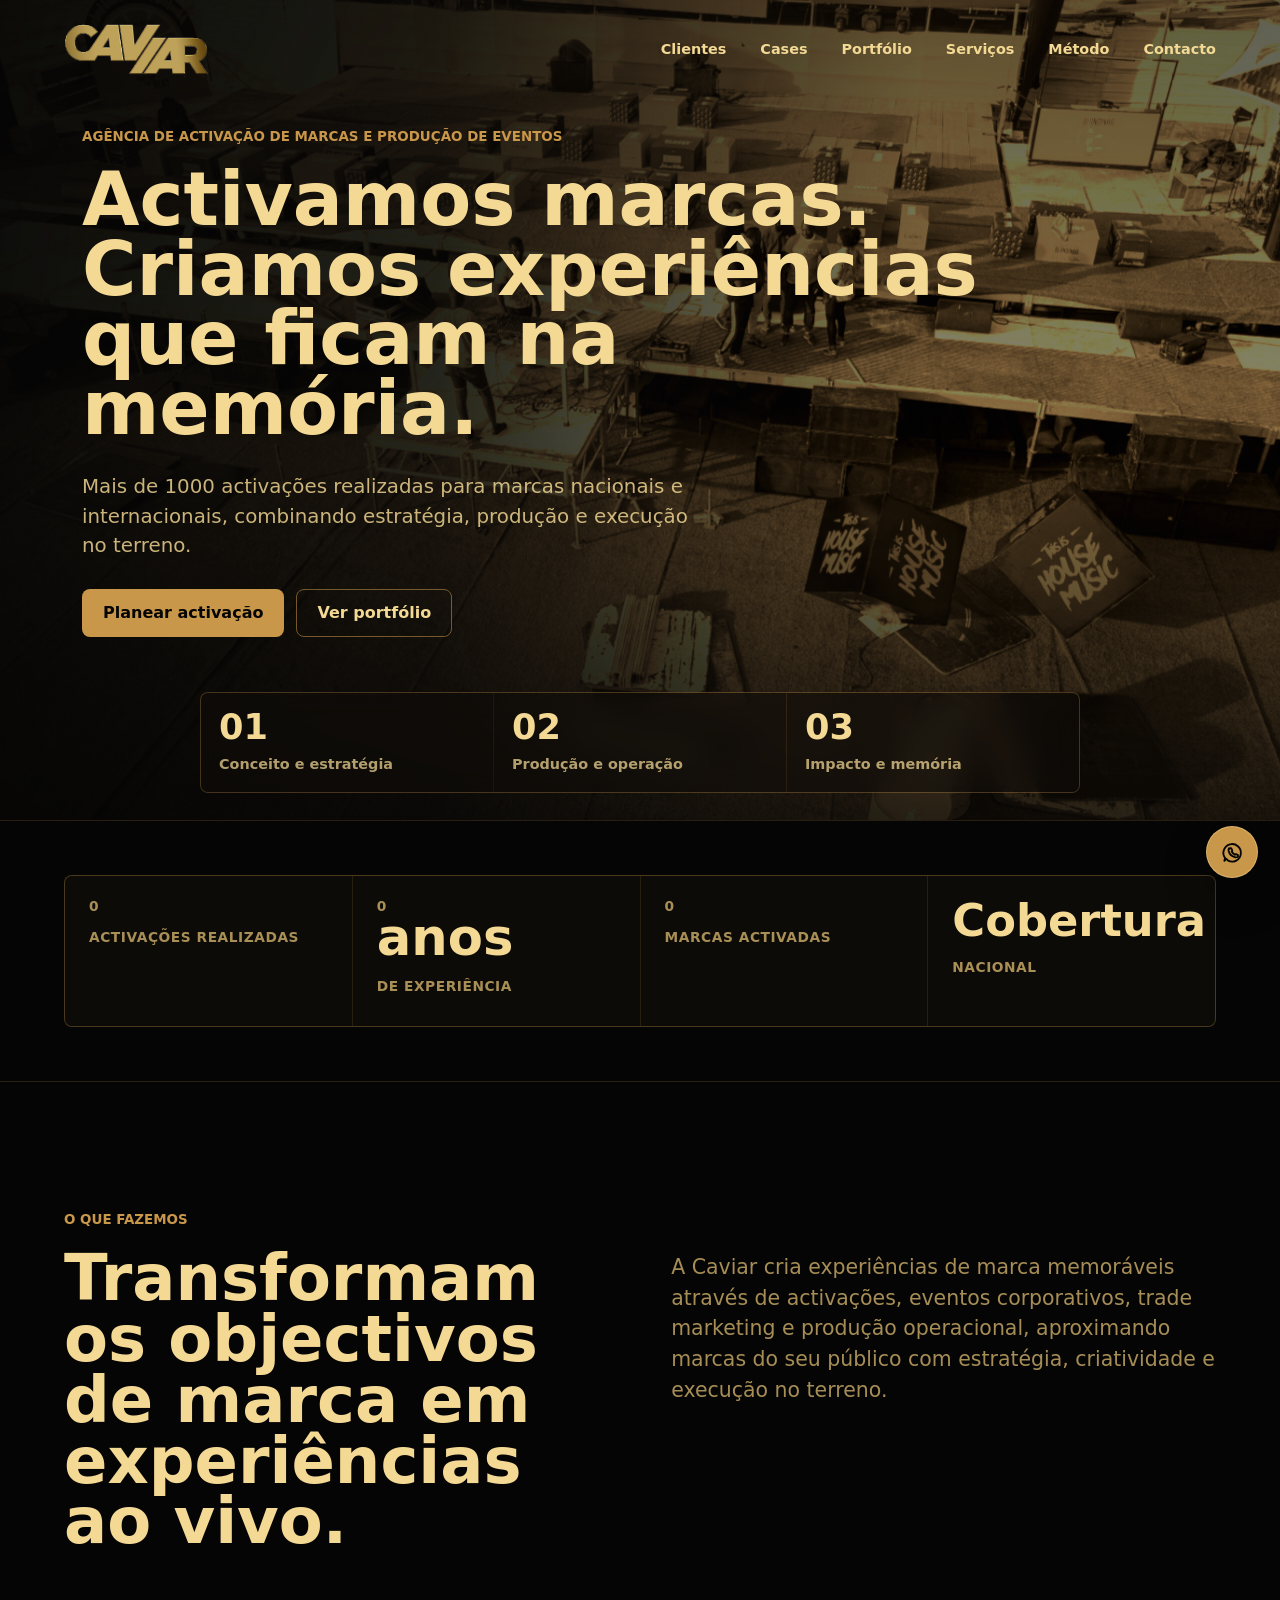
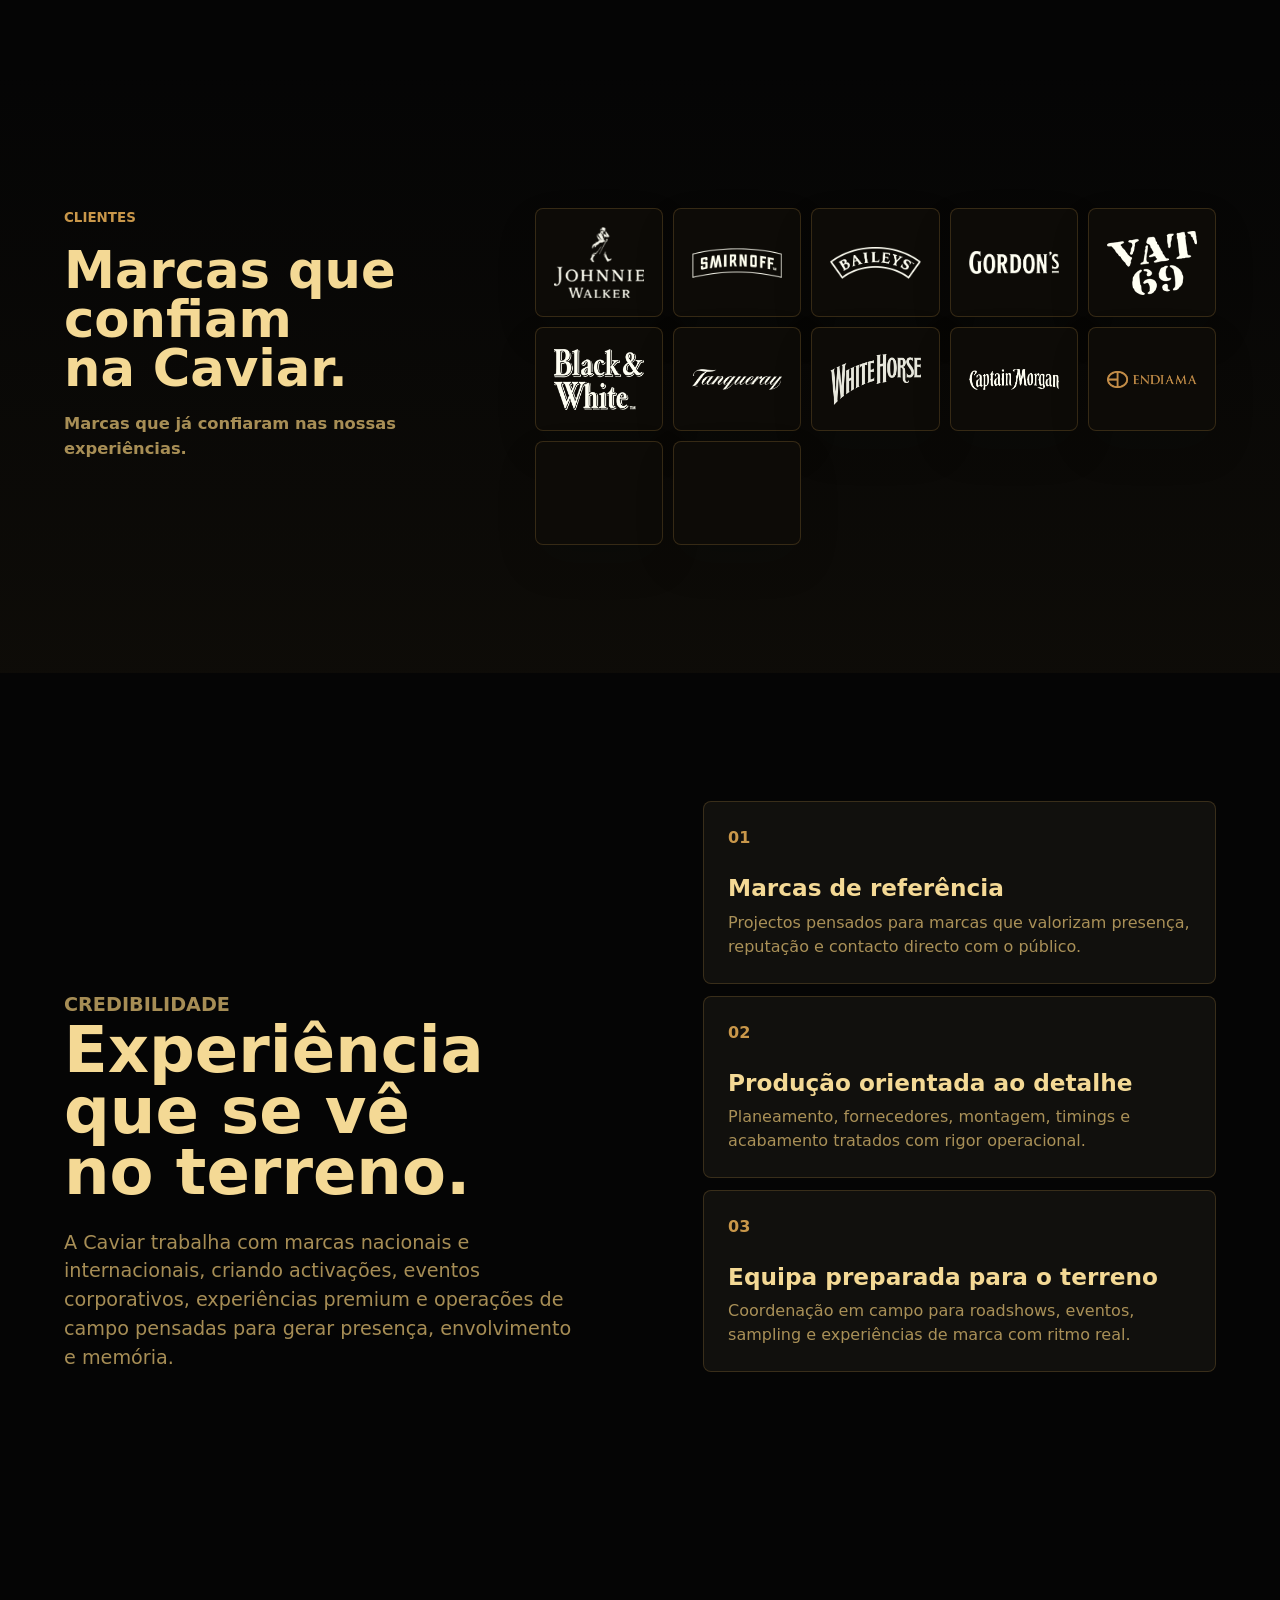
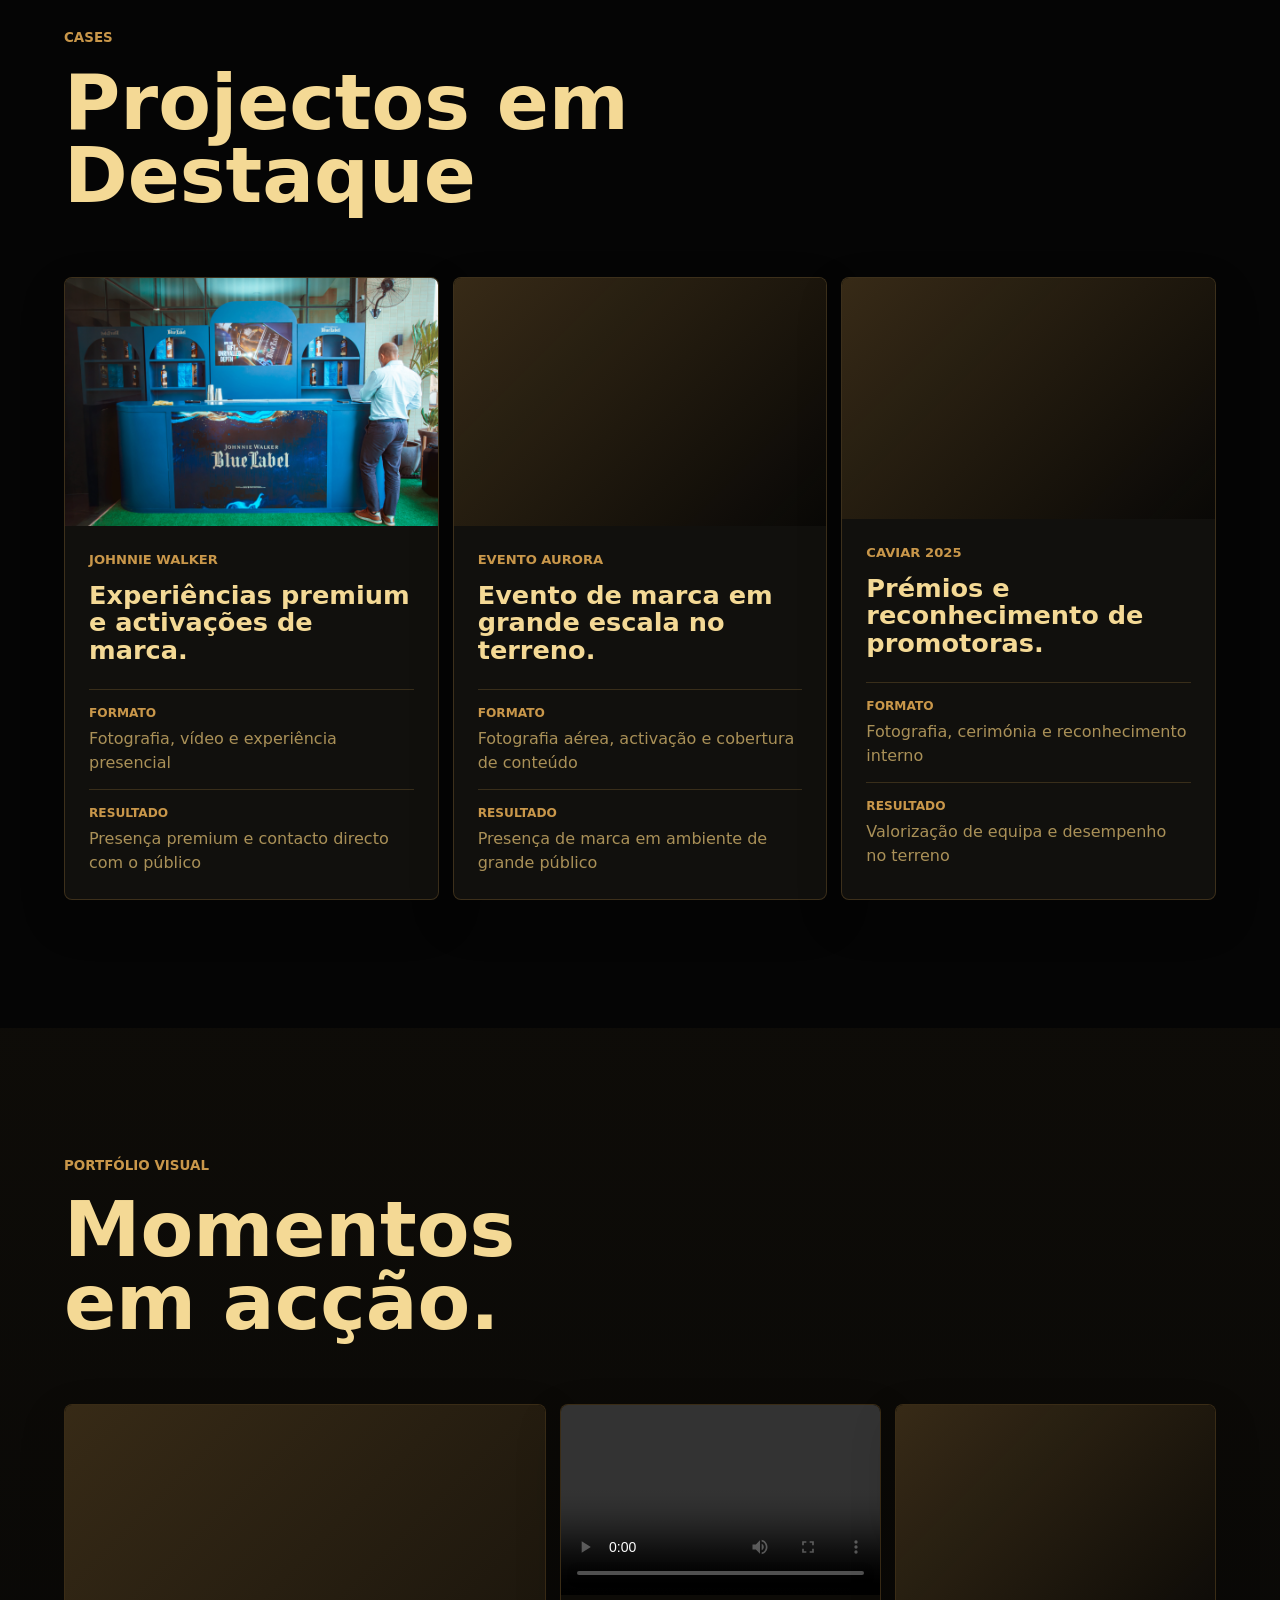
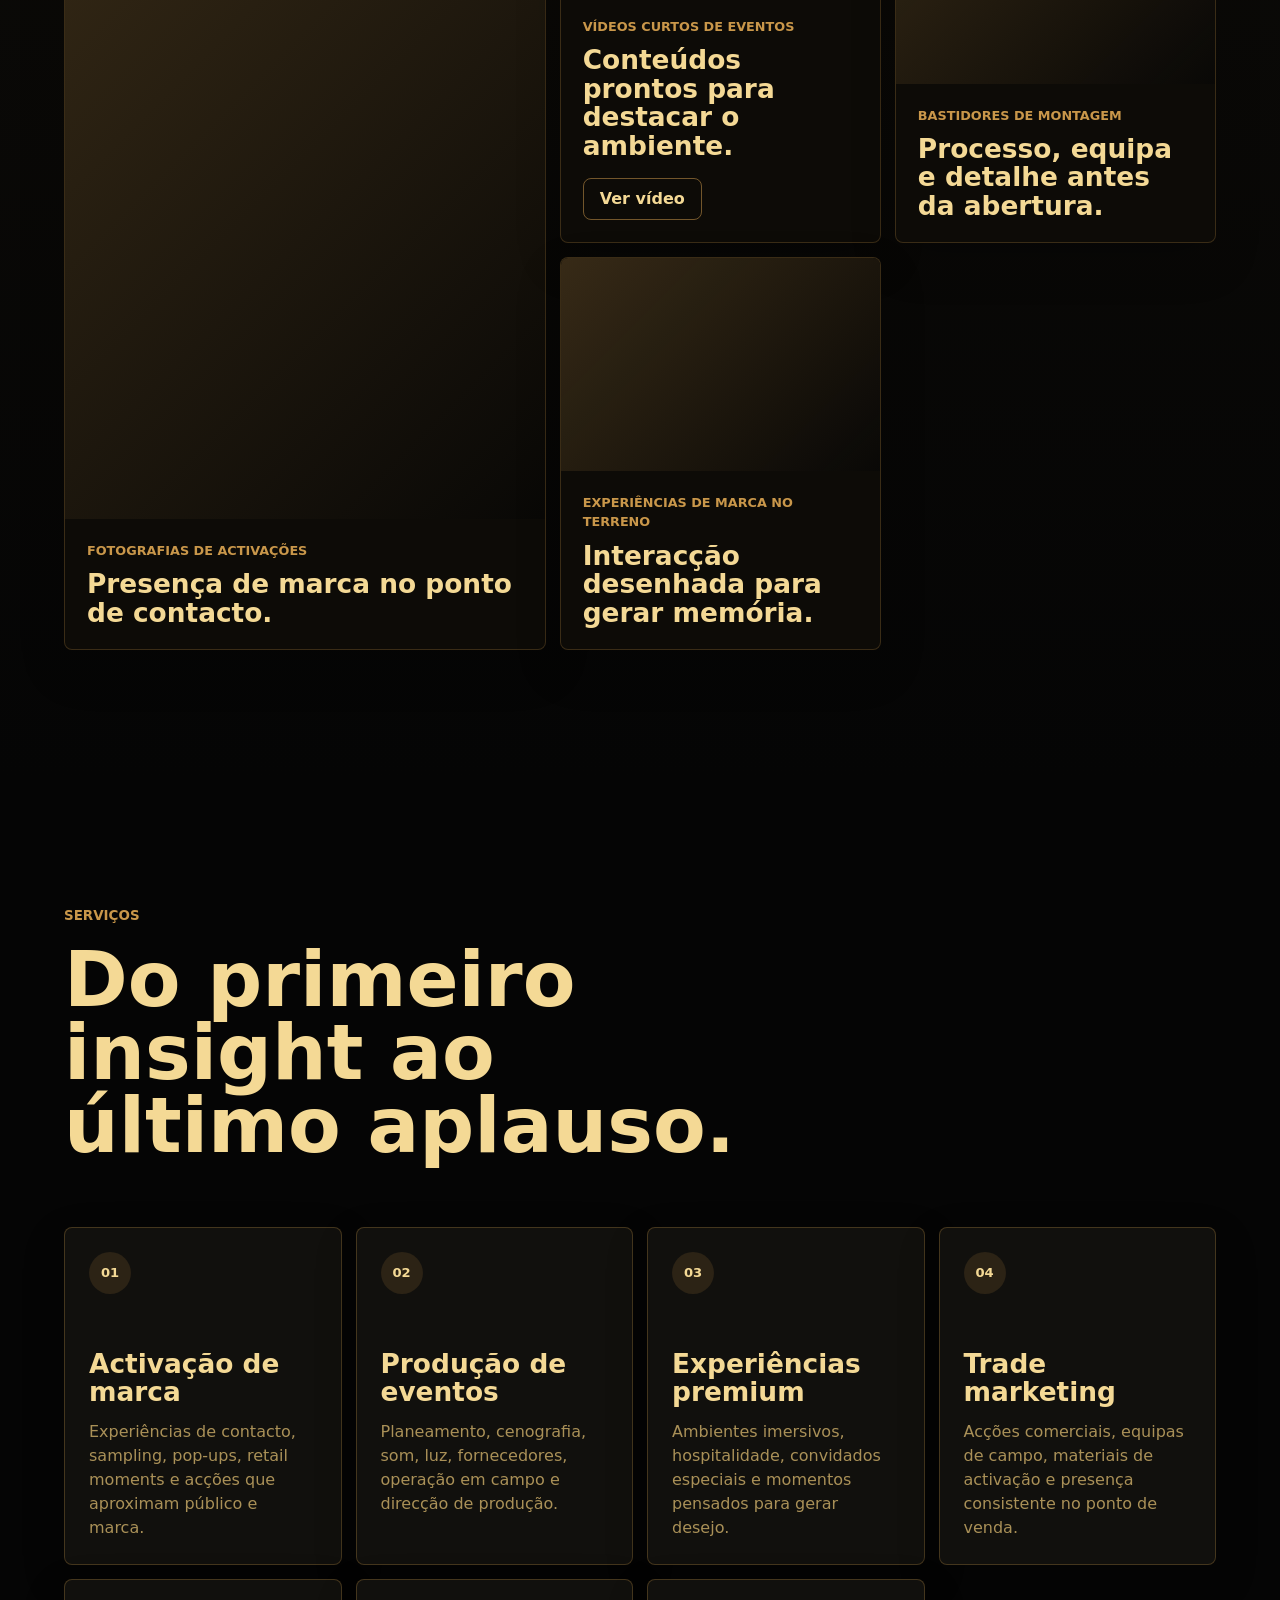
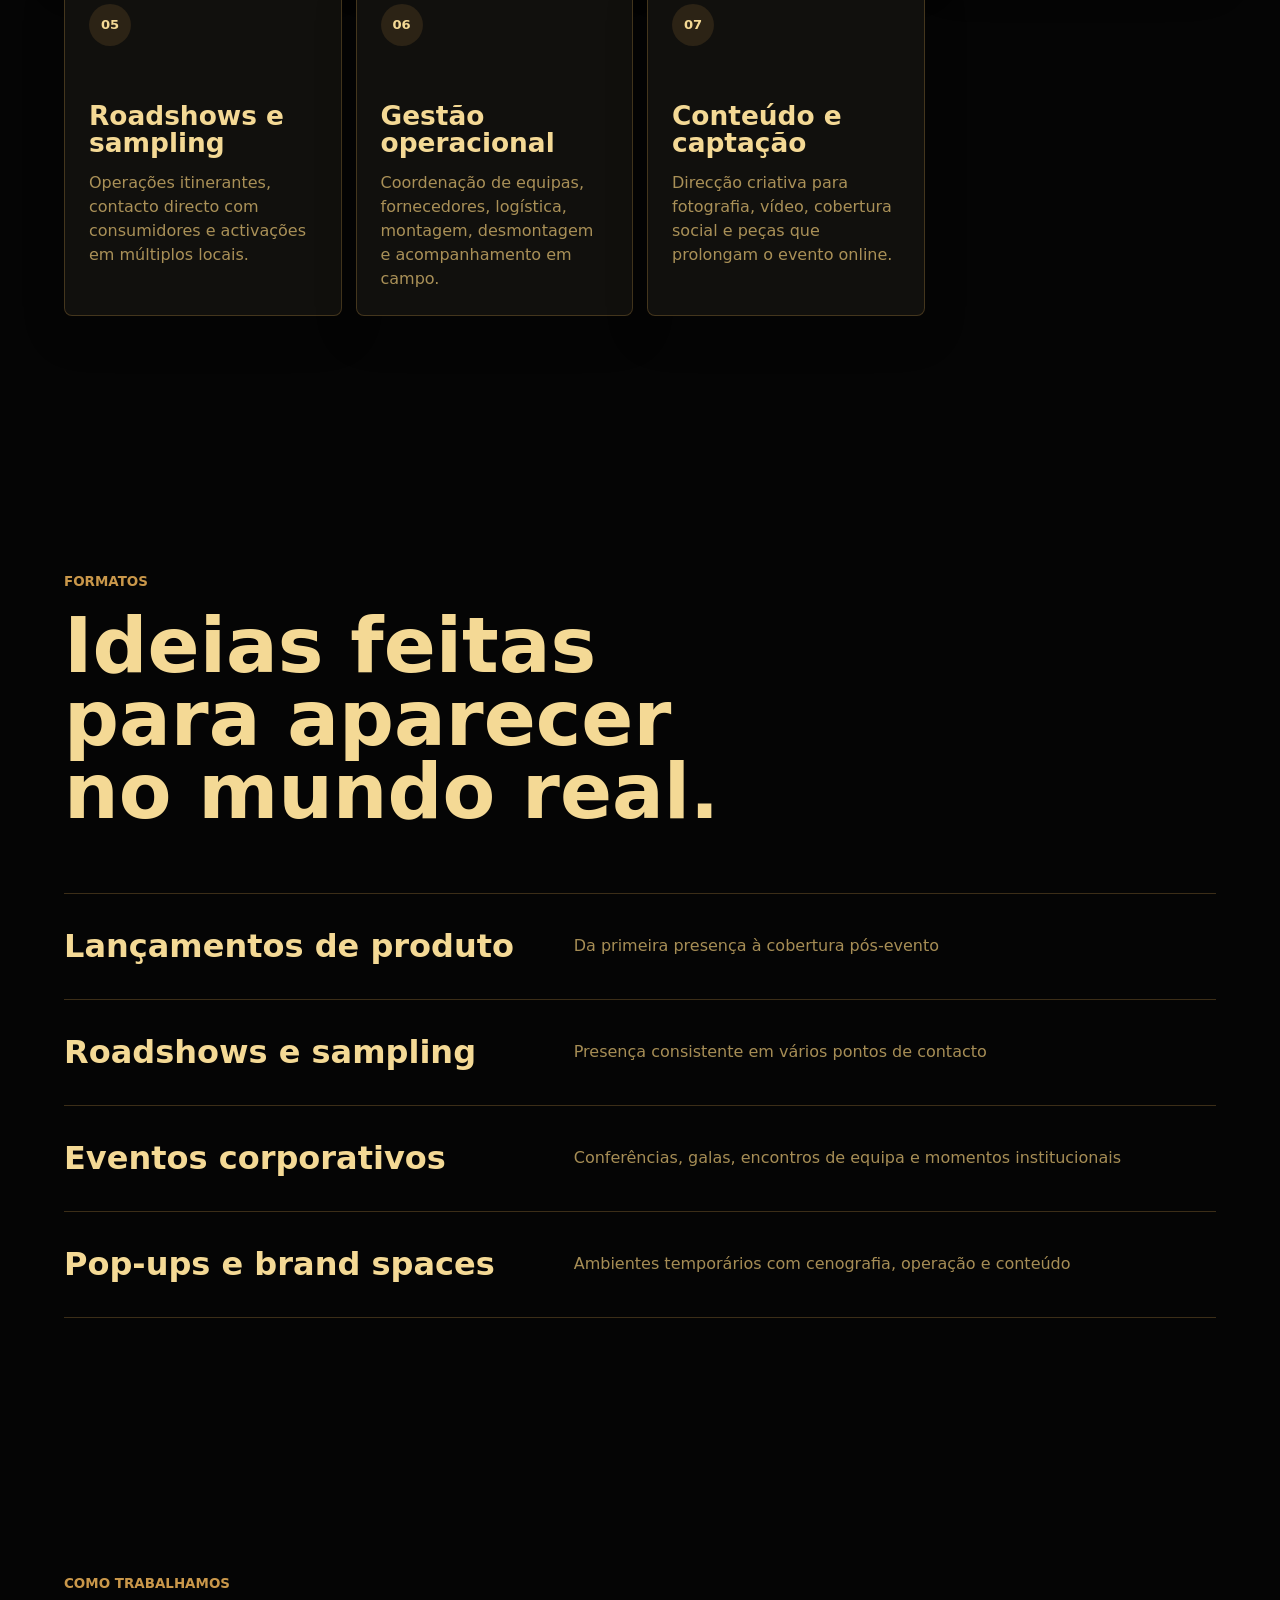
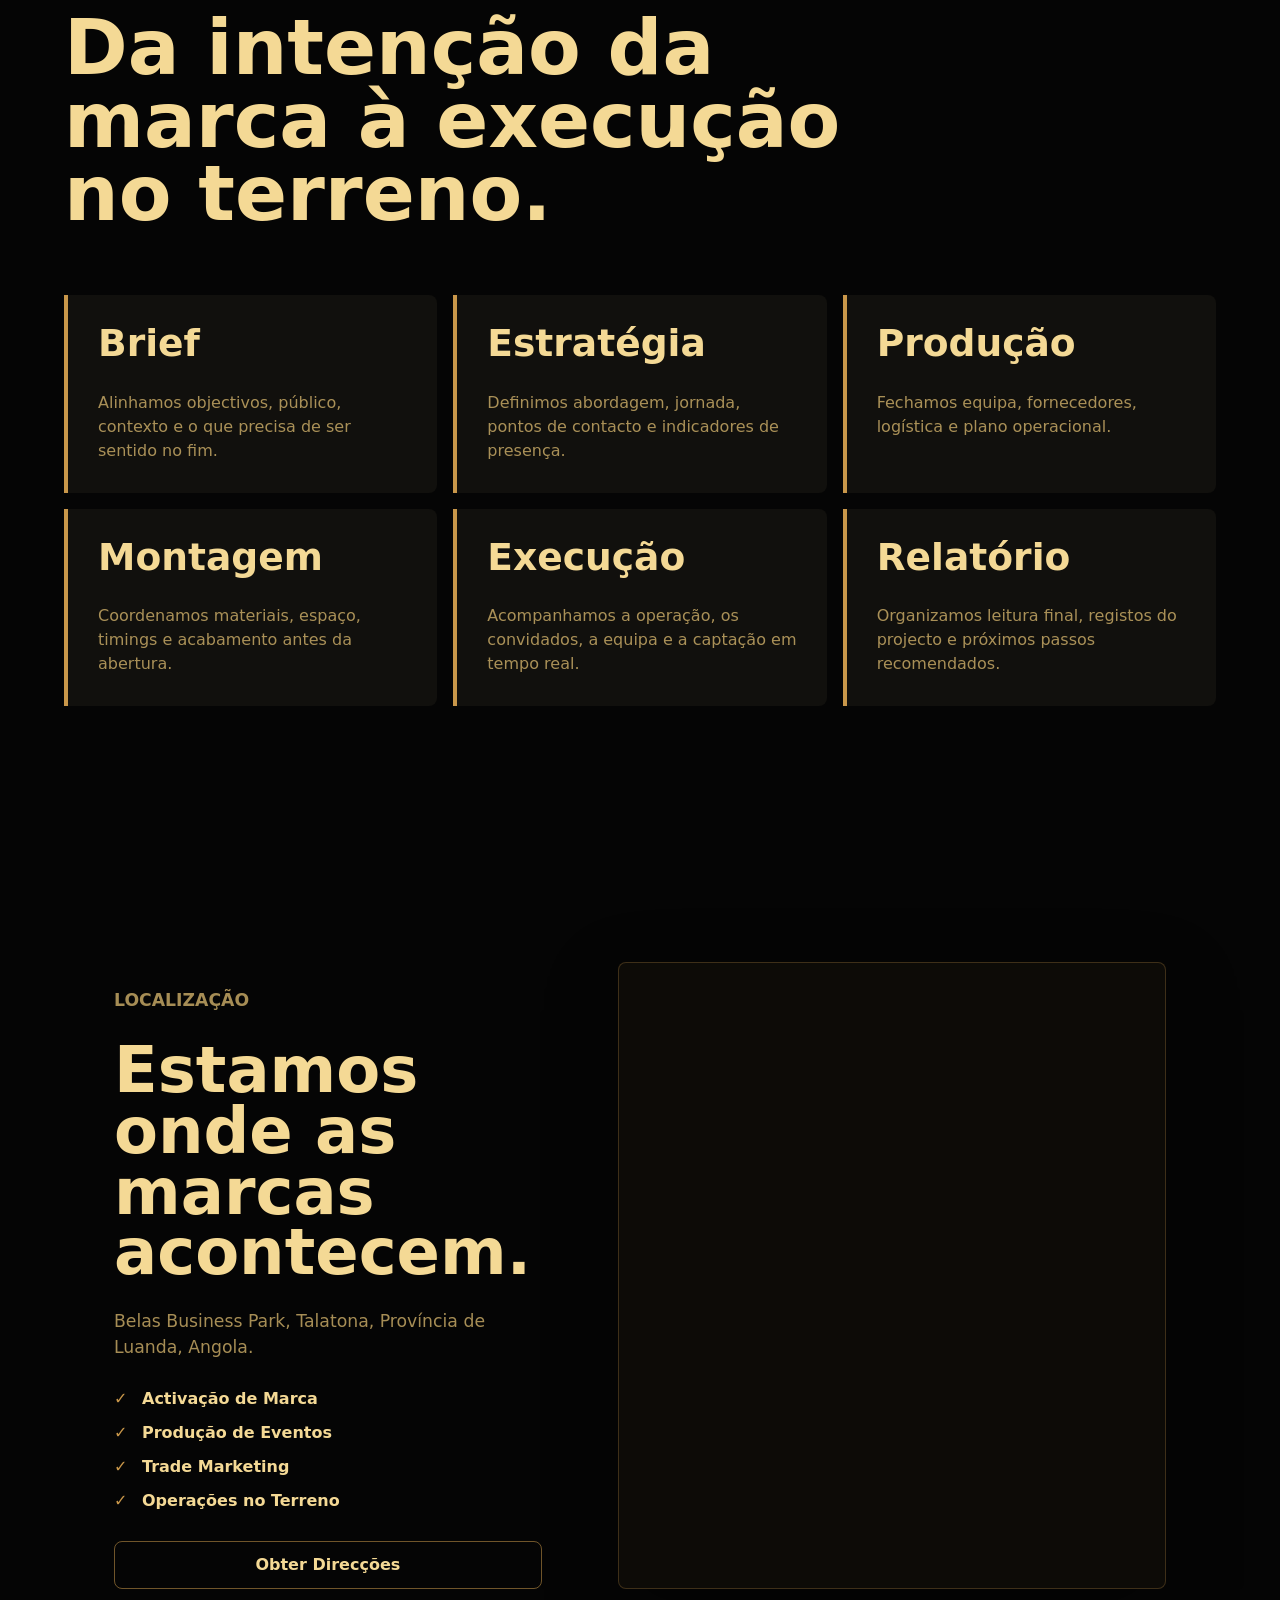
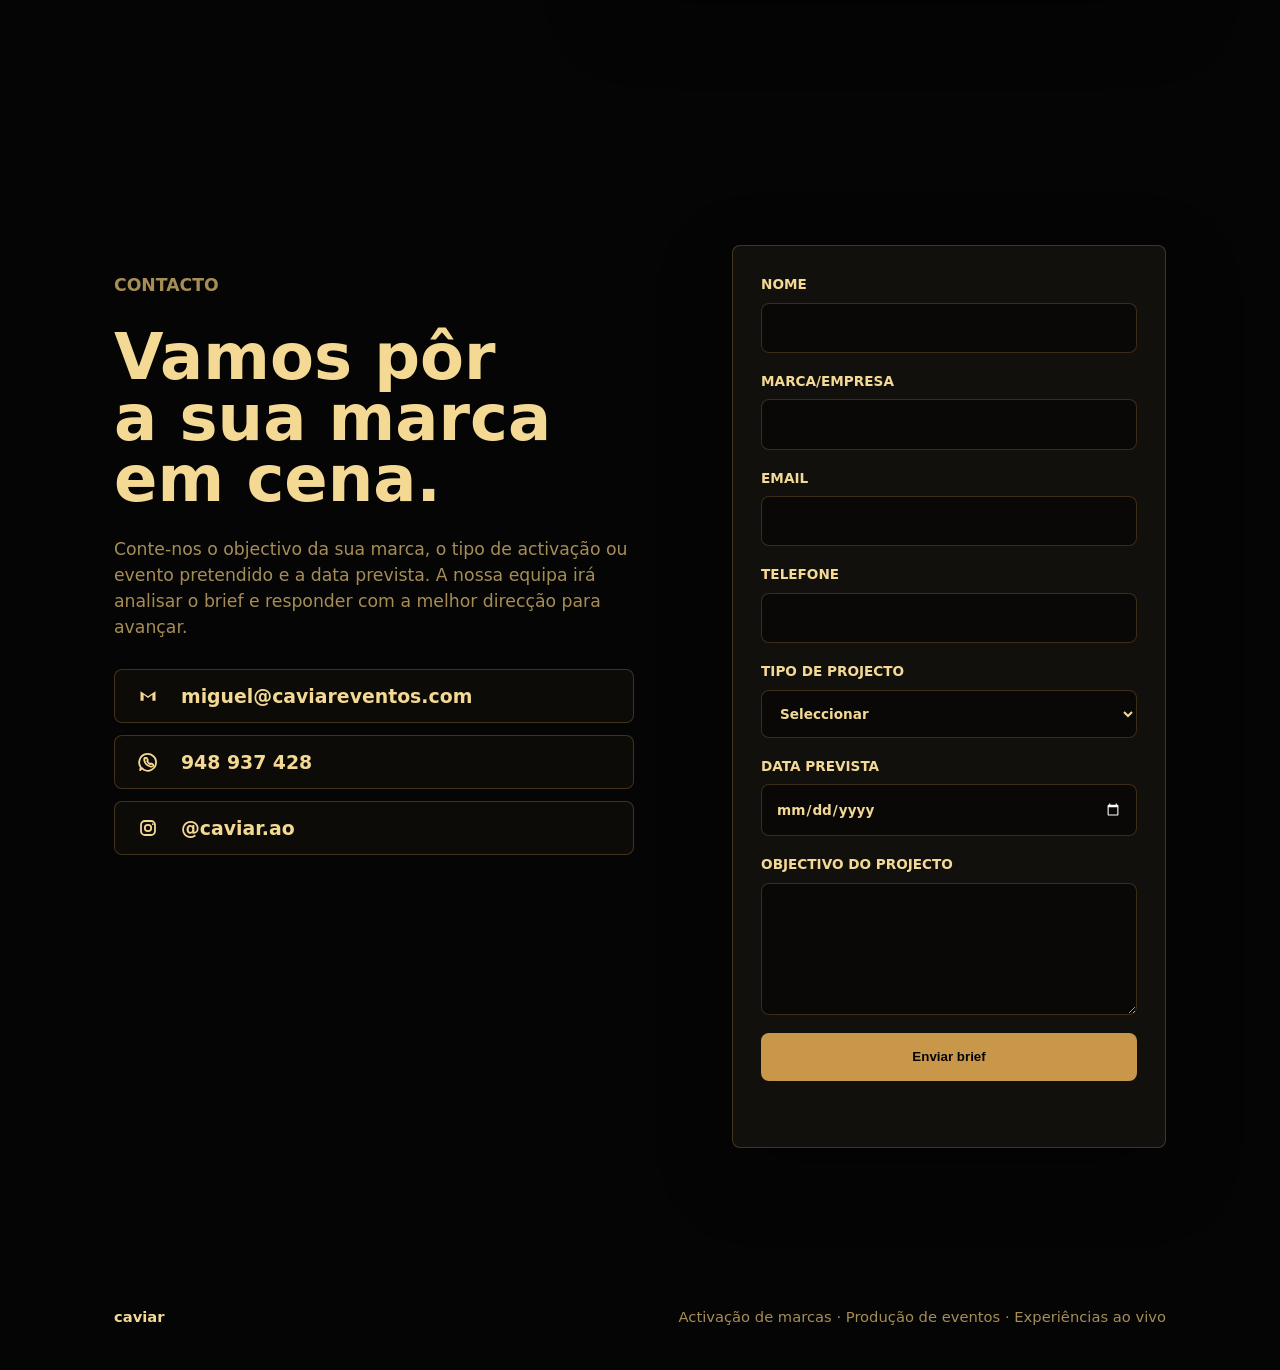
==== commit 37f6d19f: "v7" ====
--- a/index.html
+++ b/index.html
@@ -5,12 +5,34 @@
     <meta name="viewport" content="width=device-width, initial-scale=1" />
     <meta
       name="description"
-      content="Caviar é uma agência de activação de marcas e produção de eventos, criando experiências memoráveis do conceito à execução."
+      content="Caviar é uma agência de activação de marcas e produção de eventos em Angola, especializada em experiências premium, trade marketing, roadshows e operações de campo."
     />
     <title>Caviar | Activação de marcas e produção de eventos</title>
-    <link rel="stylesheet" href="styles.css?v=functional-links-1" />
+    <script type="application/ld+json">
+      {
+        "@context": "https://schema.org",
+        "@type": "LocalBusiness",
+        "name": "Caviar",
+        "address": {
+          "@type": "PostalAddress",
+          "streetAddress": "Belas Business Park",
+          "addressLocality": "Talatona",
+          "addressRegion": "Luanda",
+          "addressCountry": "AO"
+        },
+        "areaServed": "Angola",
+        "email": "miguel@caviareventos.com",
+        "telephone": "+244948937428",
+        "sameAs": ["https://www.instagram.com/caviar.ao/"]
+      }
+    </script>
+    <link rel="stylesheet" href="styles.css?v=caviar-premium-1" />
   </head>
   <body>
+    <div class="scroll-progress" aria-hidden="true">
+      <span data-scroll-progress></span>
+    </div>
+
     <header class="site-header" data-header>
       <a class="brand" href="#top" aria-label="Caviar">
         <img class="brand-logo" src="assets/logo-caviar-gold.png" alt="" />
@@ -23,8 +45,9 @@
 
       <nav class="site-nav" data-nav>
         <a href="#clientes">Clientes</a>
+        <a href="#cases">Cases</a>
+        <a href="#portfolio">Portfólio</a>
         <a href="#servicos">Serviços</a>
-        <a href="#formatos">Formatos</a>
         <a href="#metodo">Método</a>
         <a href="#contacto">Contacto</a>
       </nav>
@@ -37,13 +60,14 @@
 
         <div class="hero-content">
           <p class="eyebrow">Agência de activação de marcas e produção de eventos</p>
-          <h1 id="hero-title">Activamos marcas. Produzimos eventos.</h1>
+          <h1 id="hero-title">Activamos marcas. Criamos experiências que ficam na memória.</h1>
           <p class="hero-copy">
-            Desenhamos presenças de marca com conceito, produção impecável e experiências que ficam na memória.
+            Mais de 1000 activações realizadas para marcas nacionais e internacionais, combinando estratégia,
+            produção e execução no terreno.
           </p>
-          <div class="hero-actions" aria-label="Ações principais">
+          <div class="hero-actions" aria-label="Acções principais">
             <a class="button button-primary" href="#contacto">Planear activação</a>
-            <a class="button button-secondary" href="#formatos">Ver formatos</a>
+            <a class="button button-secondary" href="#portfolio">Ver portfólio</a>
           </div>
         </div>
 
@@ -59,6 +83,27 @@
           <div>
             <strong>03</strong>
             <span>Impacto e memória</span>
+          </div>
+        </div>
+      </section>
+
+      <section class="impact-stats" aria-label="Estatísticas da Caviar">
+        <div class="impact-stats-grid">
+          <div class="impact-stat reveal">
+            <strong><span data-counter data-target="1000" data-prefix="+">0</span></strong>
+            <span>Activações realizadas</span>
+          </div>
+          <div class="impact-stat reveal">
+            <strong><span data-counter data-target="5" data-prefix="+">0</span> anos</strong>
+            <span>De experiência</span>
+          </div>
+          <div class="impact-stat reveal">
+            <strong><span data-counter data-target="20" data-prefix="+">0</span></strong>
+            <span>Marcas activadas</span>
+          </div>
+          <div class="impact-stat reveal">
+            <strong>Cobertura</strong>
+            <span>Nacional</span>
           </div>
         </div>
       </section>
@@ -70,8 +115,9 @@
             <h2>Transformamos objectivos de marca em experiências ao vivo.</h2>
           </div>
           <p>
-            A Caviar junta pensamento criativo, produção técnica e gestão de detalhe para activar marcas em
-            lançamentos, roadshows, experiências comerciais, eventos corporativos e momentos de cultura.
+            A Caviar cria experiências de marca memoráveis através de activações, eventos corporativos, trade
+            marketing e produção operacional, aproximando marcas do seu público com estratégia, criatividade e
+            execução no terreno.
           </p>
         </div>
       </section>
@@ -81,46 +127,228 @@
           <div class="clients-copy">
             <p class="section-kicker">Clientes</p>
             <h2 id="clients-title">Marcas que confiam na Caviar.</h2>
+            <p class="clients-note">Marcas que já confiaram nas nossas experiências.</p>
           </div>
 
           <ul class="client-logo-grid" aria-label="Clientes da Caviar">
-            <li class="client-logo-card">
-              <img src="assets/clientes/johnnie-walker.png" alt="Johnnie Walker" />
-            </li>
-            <li class="client-logo-card">
-              <img src="assets/clientes/smirnoff.png" alt="Smirnoff" />
-            </li>
-            <li class="client-logo-card">
-              <img src="assets/clientes/baileys.png" alt="Baileys" />
-            </li>
-            <li class="client-logo-card">
-              <img src="assets/clientes/gordons.png" alt="Gordon's" />
-            </li>
-            <li class="client-logo-card">
-              <img src="assets/clientes/vat-69.png" alt="VAT 69" />
-            </li>
-            <li class="client-logo-card">
-              <img src="assets/clientes/black-white.png" alt="Black & White" />
-            </li>
-            <li class="client-logo-card">
-              <img src="assets/clientes/tanqueray.png" alt="Tanqueray" />
-            </li>
-            <li class="client-logo-card">
-              <img src="assets/clientes/white-horse.png" alt="White Horse" />
-            </li>
-            <li class="client-logo-card">
-              <img src="assets/clientes/captain-morgan.png" alt="Captain Morgan" />
-            </li>
-            <li class="client-logo-card">
-              <img src="assets/clientes/endiama.png" alt="Endiama" />
-            </li>
-            <li class="client-logo-card">
-              <img src="assets/clientes/catoca.png" alt="Catoca" />
-            </li>
-            <li class="client-logo-card">
-              <img src="assets/clientes/mota-engil.png" alt="Mota-Engil" />
+            <li class="client-logo-card reveal">
+              <img loading="lazy" decoding="async" src="assets/clientes/johnnie-walker.png" alt="Johnnie Walker" />
+            </li>
+            <li class="client-logo-card reveal">
+              <img loading="lazy" decoding="async" src="assets/clientes/smirnoff.png" alt="Smirnoff" />
+            </li>
+            <li class="client-logo-card reveal">
+              <img loading="lazy" decoding="async" src="assets/clientes/baileys.png" alt="Baileys" />
+            </li>
+            <li class="client-logo-card reveal">
+              <img loading="lazy" decoding="async" src="assets/clientes/gordons.png" alt="Gordon's" />
+            </li>
+            <li class="client-logo-card reveal">
+              <img loading="lazy" decoding="async" src="assets/clientes/vat-69.png" alt="VAT 69" />
+            </li>
+            <li class="client-logo-card reveal">
+              <img loading="lazy" decoding="async" src="assets/clientes/black-white.png" alt="Black & White" />
+            </li>
+            <li class="client-logo-card reveal">
+              <img loading="lazy" decoding="async" src="assets/clientes/tanqueray.png" alt="Tanqueray" />
+            </li>
+            <li class="client-logo-card reveal">
+              <img loading="lazy" decoding="async" src="assets/clientes/white-horse.png" alt="White Horse" />
+            </li>
+            <li class="client-logo-card reveal">
+              <img loading="lazy" decoding="async" src="assets/clientes/captain-morgan.png" alt="Captain Morgan" />
+            </li>
+            <li class="client-logo-card reveal">
+              <img loading="lazy" decoding="async" src="assets/clientes/endiama.png" alt="Endiama" />
+            </li>
+            <li class="client-logo-card reveal">
+              <img loading="lazy" decoding="async" src="assets/clientes/catoca.png" alt="Catoca" />
+            </li>
+            <li class="client-logo-card reveal">
+              <img loading="lazy" decoding="async" src="assets/clientes/mota-engil.png" alt="Mota-Engil" />
             </li>
           </ul>
+        </div>
+      </section>
+
+      <section class="credibility section-dark" id="experiencia" aria-labelledby="credibility-title">
+        <div class="credibility-copy">
+          <p class="section-kicker">Credibilidade</p>
+          <h2 id="credibility-title">Experiência que se vê no terreno.</h2>
+          <p>
+            A Caviar trabalha com marcas nacionais e internacionais, criando activações, eventos corporativos,
+            experiências premium e operações de campo pensadas para gerar presença, envolvimento e memória.
+          </p>
+        </div>
+        <div class="credibility-grid">
+          <article class="credibility-card reveal">
+            <span>01</span>
+            <h3>Marcas de referência</h3>
+            <p>Projectos pensados para marcas que valorizam presença, reputação e contacto directo com o público.</p>
+          </article>
+          <article class="credibility-card reveal">
+            <span>02</span>
+            <h3>Produção orientada ao detalhe</h3>
+            <p>Planeamento, fornecedores, montagem, timings e acabamento tratados com rigor operacional.</p>
+          </article>
+          <article class="credibility-card reveal">
+            <span>03</span>
+            <h3>Equipa preparada para o terreno</h3>
+            <p>Coordenação em campo para roadshows, eventos, sampling e experiências de marca com ritmo real.</p>
+          </article>
+        </div>
+      </section>
+
+      <section class="featured-cases" id="cases" aria-labelledby="cases-title">
+        <div class="section-heading">
+          <p class="section-kicker">Cases</p>
+          <h2 id="cases-title">Projectos em Destaque</h2>
+        </div>
+
+        <div class="case-grid">
+          <article class="case-card reveal">
+            <div class="case-media">
+              <img
+                loading="lazy"
+                decoding="async"
+                src="assets/caviar/1H1A2404.jpg"
+                alt="Ativação Blue Label Dinner Experience produzida pela Caviar"
+              />
+            </div>
+            <div class="case-copy">
+              <p>Johnnie Walker</p>
+              <h3>Experiências premium e activações de marca.</h3>
+              <dl>
+                <div>
+                  <dt>Formato</dt>
+                  <dd>Fotografia, vídeo e experiência presencial</dd>
+                </div>
+                <div>
+                  <dt>Resultado</dt>
+                  <dd>Presença premium e contacto directo com o público</dd>
+                </div>
+              </dl>
+            </div>
+          </article>
+
+          <article class="case-card reveal">
+            <div class="case-media">
+              <img
+                loading="lazy"
+                decoding="async"
+                src="assets/caviar/DJI_0361.jpg"
+                alt="Evento Aurora com público e estrutura de ativação de marca"
+              />
+            </div>
+            <div class="case-copy">
+              <p>Evento Aurora</p>
+              <h3>Evento de marca em grande escala no terreno.</h3>
+              <dl>
+                <div>
+                  <dt>Formato</dt>
+                  <dd>Fotografia aérea, activação e cobertura de conteúdo</dd>
+                </div>
+                <div>
+                  <dt>Resultado</dt>
+                  <dd>Presença de marca em ambiente de grande público</dd>
+                </div>
+              </dl>
+            </div>
+          </article>
+
+          <article class="case-card reveal">
+            <div class="case-media">
+              <img
+                loading="lazy"
+                decoding="async"
+                src="assets/caviar/13.jpg"
+                alt="Prémio Caviar 2025 entregue em reconhecimento de desempenho"
+              />
+            </div>
+            <div class="case-copy">
+              <p>Caviar 2025</p>
+              <h3>Prémios e reconhecimento de promotoras.</h3>
+              <dl>
+                <div>
+                  <dt>Formato</dt>
+                  <dd>Fotografia, cerimónia e reconhecimento interno</dd>
+                </div>
+                <div>
+                  <dt>Resultado</dt>
+                  <dd>Valorização de equipa e desempenho no terreno</dd>
+                </div>
+              </dl>
+            </div>
+          </article>
+        </div>
+      </section>
+
+      <section class="portfolio" id="portfolio" aria-labelledby="portfolio-title">
+        <div class="section-heading">
+          <p class="section-kicker">Portfólio visual</p>
+          <h2 id="portfolio-title">Momentos em acção.</h2>
+        </div>
+
+        <div class="portfolio-grid" aria-label="Momentos e conteúdos preparados para o portfólio da Caviar">
+          <article class="portfolio-card portfolio-card-large reveal">
+            <div class="portfolio-media">
+              <img
+                loading="lazy"
+                decoding="async"
+                src="assets/caviar/DJI_0277.jpg"
+                alt="Ativação exterior de marca organizada pela Caviar"
+              />
+            </div>
+            <div class="portfolio-card-copy">
+              <p>Fotografias de activações</p>
+              <h3>Presença de marca no ponto de contacto.</h3>
+            </div>
+          </article>
+
+          <article class="portfolio-card reveal">
+            <div class="portfolio-media">
+              <video controls preload="metadata" playsinline aria-label="Vídeo real Caviar 2025">
+                <source src="assets/caviar/caviar2025.mp4" type="video/mp4" />
+              </video>
+            </div>
+            <div class="portfolio-card-copy">
+              <p>Vídeos curtos de eventos</p>
+              <h3>Conteúdos prontos para destacar o ambiente.</h3>
+              <a class="portfolio-action" href="assets/caviar/caviar2025.mp4" target="_blank" rel="noreferrer">
+                Ver vídeo
+              </a>
+            </div>
+          </article>
+
+          <article class="portfolio-card reveal">
+            <div class="portfolio-media">
+              <img
+                loading="lazy"
+                decoding="async"
+                src="assets/caviar/1H1A2457.jpg"
+                alt="Detalhe de mesa preparada para experiência premium"
+              />
+            </div>
+            <div class="portfolio-card-copy">
+              <p>Bastidores de montagem</p>
+              <h3>Processo, equipa e detalhe antes da abertura.</h3>
+            </div>
+          </article>
+
+          <article class="portfolio-card reveal">
+            <div class="portfolio-media">
+              <img
+                loading="lazy"
+                decoding="async"
+                src="assets/caviar/1H1A2441.jpg"
+                alt="Equipa Caviar em experiência de marca Blue Label"
+              />
+            </div>
+            <div class="portfolio-card-copy">
+              <p>Experiências de marca no terreno</p>
+              <h3>Interacção desenhada para gerar memória.</h3>
+            </div>
+          </article>
         </div>
       </section>
 
@@ -148,30 +376,24 @@
           </article>
           <article class="service-card reveal">
             <span class="service-number">04</span>
+            <h3>Trade marketing</h3>
+            <p>Acções comerciais, equipas de campo, materiais de activação e presença consistente no ponto de venda.</p>
+          </article>
+          <article class="service-card reveal">
+            <span class="service-number">05</span>
+            <h3>Roadshows e sampling</h3>
+            <p>Operações itinerantes, contacto directo com consumidores e activações em múltiplos locais.</p>
+          </article>
+          <article class="service-card reveal">
+            <span class="service-number">06</span>
+            <h3>Gestão operacional</h3>
+            <p>Coordenação de equipas, fornecedores, logística, montagem, desmontagem e acompanhamento em campo.</p>
+          </article>
+          <article class="service-card reveal">
+            <span class="service-number">07</span>
             <h3>Conteúdo e captação</h3>
             <p>Direcção criativa para fotografia, vídeo, cobertura social e peças que prolongam o evento online.</p>
           </article>
-        </div>
-      </section>
-
-      <section class="proof section-dark" aria-label="Prova de valor">
-        <div class="proof-copy">
-          <p class="section-kicker">Presença com intenção</p>
-          <h2>Uma boa activação não interrompe o público. Convida.</h2>
-        </div>
-        <div class="proof-stats">
-          <div>
-            <strong>360°</strong>
-            <span>gestão criativa, técnica e operacional</span>
-          </div>
-          <div>
-            <strong>24h</strong>
-            <span>ritmo de campo em montagem e evento</span>
-          </div>
-          <div>
-            <strong>1</strong>
-            <span>equipa dedicada por projecto</span>
-          </div>
         </div>
       </section>
 
@@ -184,7 +406,7 @@
         <div class="format-list">
           <a class="format-row reveal" href="#contacto">
             <span>Lançamentos de produto</span>
-            <small>Da primeira impressão à cobertura pós-evento</small>
+            <small>Da primeira presença à cobertura pós-evento</small>
           </a>
           <a class="format-row reveal" href="#contacto">
             <span>Roadshows e sampling</span>
@@ -203,8 +425,8 @@
 
       <section class="method section-band" id="metodo" aria-labelledby="method-title">
         <div class="section-heading">
-          <p class="section-kicker">Método</p>
-          <h2 id="method-title">Clareza antes do espetáculo.</h2>
+          <p class="section-kicker">Como trabalhamos</p>
+          <h2 id="method-title">Da intenção da marca à execução no terreno.</h2>
         </div>
 
         <div class="method-steps">
@@ -213,13 +435,55 @@
             <p>Alinhamos objectivos, público, contexto e o que precisa de ser sentido no fim.</p>
           </div>
           <div class="method-step reveal">
-            <span>Desenho</span>
-            <p>Criamos conceito, jornada, orçamento, equipa, fornecedores e plano de produção.</p>
+            <span>Estratégia</span>
+            <p>Definimos abordagem, jornada, pontos de contacto e indicadores de presença.</p>
+          </div>
+          <div class="method-step reveal">
+            <span>Produção</span>
+            <p>Fechamos equipa, fornecedores, logística e plano operacional.</p>
+          </div>
+          <div class="method-step reveal">
+            <span>Montagem</span>
+            <p>Coordenamos materiais, espaço, timings e acabamento antes da abertura.</p>
           </div>
           <div class="method-step reveal">
             <span>Execução</span>
-            <p>Coordenamos montagem, operação, convidados, timing, captação e encerramento.</p>
-          </div>
+            <p>Acompanhamos a operação, os convidados, a equipa e a captação em tempo real.</p>
+          </div>
+          <div class="method-step reveal">
+            <span>Relatório</span>
+            <p>Organizamos leitura final, registos do projecto e próximos passos recomendados.</p>
+          </div>
+        </div>
+      </section>
+
+      <section class="location" id="localizacao" aria-labelledby="location-title">
+        <div class="location-copy">
+          <p class="section-kicker">Localização</p>
+          <h2 id="location-title">Estamos onde as marcas acontecem.</h2>
+          <p>Belas Business Park, Talatona, Província de Luanda, Angola.</p>
+          <ul class="location-services" aria-label="Serviços em Luanda e no terreno">
+            <li>Activação de Marca</li>
+            <li>Produção de Eventos</li>
+            <li>Trade Marketing</li>
+            <li>Operações no Terreno</li>
+          </ul>
+          <a
+            class="button button-secondary"
+            href="https://www.google.com/maps/dir/?api=1&amp;destination=Belas%20Business%20Park%2C%20Talatona%2C%20Luanda%2C%20Angola"
+            target="_blank"
+            rel="noreferrer"
+          >
+            Obter Direcções
+          </a>
+        </div>
+        <div class="map-frame">
+          <iframe
+            title="Mapa para Belas Business Park, Talatona, Luanda"
+            src="https://www.google.com/maps?q=Belas%20Business%20Park%2C%20Talatona%2C%20Luanda%2C%20Angola&amp;output=embed"
+            loading="lazy"
+            referrerpolicy="no-referrer-when-downgrade"
+          ></iframe>
         </div>
       </section>
 
@@ -228,21 +492,27 @@
           <p class="section-kicker">Contacto</p>
           <h2 id="contact-title">Vamos pôr a sua marca em cena.</h2>
           <p>
-            Conte-nos o objectivo, a data e o tipo de experiência. Respondemos com a direcção certa para começar.
+            Conte-nos o objectivo da sua marca, o tipo de activação ou evento pretendido e a data prevista. A nossa
+            equipa irá analisar o brief e responder com a melhor direcção para avançar.
           </p>
           <div class="contact-channels" aria-label="Contactos da Caviar">
             <a
               class="contact-channel"
-              href="https://mail.google.com/mail/?view=cm&amp;fs=1&amp;to=geral@caviareventos.com"
+              href="https://mail.google.com/mail/?view=cm&amp;fs=1&amp;to=miguel@caviareventos.com"
               target="_blank"
               rel="noreferrer"
             >
               <svg class="brand-icon gmail-icon" aria-hidden="true" viewBox="0 0 24 24">
                 <path d="M4.5 7.2v9.6h3.1v-6.1L12 14.1l4.4-3.4v6.1h3.1V7.2L12 12.3 4.5 7.2Z" />
               </svg>
-              <span>geral@caviareventos.com</span>
+              <span>miguel@caviareventos.com</span>
             </a>
-            <a class="contact-channel" href="https://wa.me/244948937428" target="_blank" rel="noreferrer">
+            <a
+              class="contact-channel"
+              href="https://wa.me/244948937428?text=Ol%C3%A1%20Caviar.%0A%0AGostaria%20de%20solicitar%20uma%20proposta%20para%20um%20projecto."
+              target="_blank"
+              rel="noreferrer"
+            >
               <svg class="brand-icon whatsapp-icon" aria-hidden="true" viewBox="0 0 24 24">
                 <path d="M6.1 18.1 4.2 20l.6-2.8a8.4 8.4 0 1 1 3 2.6Z" />
                 <path d="M9.2 8.4c.2-.4.4-.5.7-.5h.6c.2 0 .4.1.5.4l.7 1.6c.1.3.1.5-.1.7l-.4.5c.7 1.3 1.7 2.3 3 3l.5-.4c.2-.2.5-.2.7-.1l1.5.7c.3.1.4.3.4.6v.6c0 .4-.2.6-.5.8-.8.4-1.7.5-2.6.2-2.6-.7-5.2-3.3-5.9-5.9-.2-.9-.1-1.8.3-2.6Z" />
@@ -260,18 +530,51 @@
           </div>
         </div>
 
-        <form class="contact-form" data-contact-form>
+        <form
+          class="contact-form"
+          data-contact-form
+          data-form-service="FormSubmit"
+          action="https://formsubmit.co/ajax/miguel@caviareventos.com"
+          method="post"
+          novalidate
+        >
+          <input class="honeypot-field" type="text" name="_honey" tabindex="-1" autocomplete="off" aria-hidden="true" />
           <label>
             <span>Nome</span>
             <input name="name" type="text" autocomplete="name" required />
           </label>
           <label>
-            <span>Marca</span>
-            <input name="brand" type="text" autocomplete="organization" required />
+            <span>Marca/Empresa</span>
+            <input name="company" type="text" autocomplete="organization" required />
           </label>
           <label>
-            <span>Objectivo</span>
-            <textarea name="message" rows="5" required></textarea>
+            <span>Email</span>
+            <input name="email" type="email" autocomplete="email" required />
+          </label>
+          <label>
+            <span>Telefone</span>
+            <input name="phone" type="tel" autocomplete="tel" inputmode="tel" required />
+          </label>
+          <label>
+            <span>Tipo de Projecto</span>
+            <select name="projectType" required>
+              <option value="">Seleccionar</option>
+              <option>Activação de marca</option>
+              <option>Produção de eventos</option>
+              <option>Experiência premium</option>
+              <option>Trade marketing</option>
+              <option>Roadshow e sampling</option>
+              <option>Gestão operacional</option>
+              <option>Conteúdo e captação</option>
+            </select>
+          </label>
+          <label>
+            <span>Data Prevista</span>
+            <input name="projectDate" type="date" required />
+          </label>
+          <label>
+            <span>Objectivo do Projecto</span>
+            <textarea name="objective" rows="5" required></textarea>
           </label>
           <button class="button button-primary" type="submit">Enviar brief</button>
           <p class="form-status" data-form-status aria-live="polite"></p>
@@ -284,6 +587,22 @@
       <span>Activação de marcas · Produção de eventos · Experiências ao vivo</span>
     </footer>
 
-    <script src="script.js?v=functional-links-1"></script>
+    <a
+      class="floating-whatsapp"
+      href="https://wa.me/244948937428?text=Ol%C3%A1%20Caviar.%0A%0AGostaria%20de%20solicitar%20uma%20proposta%20para%20um%20projecto."
+      target="_blank"
+      rel="noreferrer"
+      aria-label="Contactar a Caviar por WhatsApp"
+    >
+      <svg aria-hidden="true" viewBox="0 0 24 24">
+        <path d="M6.1 18.1 4.2 20l.6-2.8a8.4 8.4 0 1 1 3 2.6Z" />
+        <path d="M9.2 8.4c.2-.4.4-.5.7-.5h.6c.2 0 .4.1.5.4l.7 1.6c.1.3.1.5-.1.7l-.4.5c.7 1.3 1.7 2.3 3 3l.5-.4c.2-.2.5-.2.7-.1l1.5.7c.3.1.4.3.4.6v.6c0 .4-.2.6-.5.8-.8.4-1.7.5-2.6.2-2.6-.7-5.2-3.3-5.9-5.9-.2-.9-.1-1.8.3-2.6Z" />
+      </svg>
+    </a>
+    <a class="back-to-top" href="#top" aria-label="Voltar ao topo" data-back-to-top>
+      ↑
+    </a>
+
+    <script src="script.js?v=caviar-premium-1"></script>
   </body>
 </html>
--- a/styles.css
+++ b/styles.css
@@ -19,16 +19,21 @@
 }
 
 html {
+  min-height: 100%;
+  overflow-x: hidden;
+  overflow-y: auto;
   scroll-behavior: smooth;
 }
 
 body {
+  min-height: 100%;
   margin: 0;
   background: var(--paper);
   color: var(--white);
   font-family: Inter, ui-sans-serif, system-ui, -apple-system, BlinkMacSystemFont, "Segoe UI", Arial, sans-serif;
   line-height: 1.5;
-  overflow-x: clip;
+  overflow-x: hidden;
+  overflow-y: auto;
 }
 
 body.nav-open {
@@ -44,10 +49,28 @@
   max-width: 100%;
 }
 
+.scroll-progress {
+  position: fixed;
+  inset: 0 0 auto;
+  z-index: 40;
+  height: 3px;
+  pointer-events: none;
+  background: transparent;
+}
+
+.scroll-progress span {
+  display: block;
+  width: 0;
+  height: 100%;
+  background: linear-gradient(90deg, var(--gold), var(--gold-light));
+  box-shadow: 0 0 18px rgba(244, 217, 149, 0.38);
+  transform-origin: left;
+}
+
 .site-header {
   position: fixed;
   inset: 0 0 auto;
-  z-index: 20;
+  z-index: 30;
   display: flex;
   align-items: center;
   justify-content: space-between;
@@ -89,6 +112,7 @@
   display: block;
   width: 100%;
   height: auto;
+  animation: heroFadeUp 680ms ease both;
 }
 
 .site-nav {
@@ -167,11 +191,12 @@
   position: absolute;
   inset: 0;
   z-index: -3;
-  background-image: url("assets/hero-caviar.png");
+  background-image: url("assets/caviar/DJI_0281.jpg");
   background-position: center;
   background-size: cover;
   transform: scale(1.02);
   filter: grayscale(1) sepia(1) saturate(1.7) hue-rotate(354deg) brightness(0.7) contrast(1.2);
+  will-change: transform;
 }
 
 .hero-overlay {
@@ -206,6 +231,7 @@
   font-size: clamp(2.85rem, 5.8vw, 5rem);
   font-weight: 800;
   line-height: 0.94;
+  animation: heroFadeUp 760ms ease 120ms both;
 }
 
 .hero-copy {
@@ -213,6 +239,7 @@
   margin: 28px 0 0;
   color: rgba(244, 217, 149, 0.82);
   font-size: clamp(1.05rem, 1.55vw, 1.32rem);
+  animation: heroFadeUp 760ms ease 260ms both;
 }
 
 .hero-actions {
@@ -220,6 +247,7 @@
   flex-wrap: wrap;
   gap: 12px;
   margin-top: 28px;
+  animation: heroFadeUp 760ms ease 380ms both;
 }
 
 .button {
@@ -240,8 +268,21 @@
 }
 
 .button-primary {
+  position: relative;
+  overflow: hidden;
   background: var(--coral);
   color: var(--ink);
+}
+
+.button-primary::after {
+  position: absolute;
+  inset: -40% auto -40% -60%;
+  width: 48%;
+  content: "";
+  background: linear-gradient(90deg, transparent, rgba(244, 217, 149, 0.5), transparent);
+  transform: skewX(-22deg);
+  animation: buttonShine 3.8s ease-in-out infinite;
+  pointer-events: none;
 }
 
 .button-primary:hover,
@@ -278,6 +319,21 @@
   min-height: 82px;
   padding: 16px 18px;
   background: rgba(5, 5, 5, 0.56);
+  opacity: 0;
+  transform: translateY(16px);
+  animation: heroFadeUp 620ms ease both;
+}
+
+.hero-footer div:nth-child(1) {
+  animation-delay: 520ms;
+}
+
+.hero-footer div:nth-child(2) {
+  animation-delay: 640ms;
+}
+
+.hero-footer div:nth-child(3) {
+  animation-delay: 760ms;
 }
 
 .hero-footer strong,
@@ -308,10 +364,14 @@
 .section-grid,
 .section-heading,
 .clients-inner,
+.impact-stats-grid,
+.case-grid,
+.portfolio-grid,
 .service-grid,
 .format-list,
 .method-steps,
 .contact,
+.location,
 .site-footer {
   width: min(100%, var(--max));
   margin: 0 auto;
@@ -359,6 +419,49 @@
   font-size: clamp(1.02rem, 1.8vw, 1.28rem);
 }
 
+.impact-stats {
+  padding-block: clamp(32px, 5vw, 54px);
+  background: var(--ink);
+  border-block: 1px solid rgba(201, 151, 74, 0.18);
+}
+
+.impact-stats-grid {
+  display: grid;
+  grid-template-columns: repeat(4, minmax(0, 1fr));
+  gap: 1px;
+  overflow: hidden;
+  border: 1px solid rgba(201, 151, 74, 0.22);
+  border-radius: 8px;
+  background: rgba(201, 151, 74, 0.18);
+}
+
+.impact-stat {
+  min-height: 150px;
+  padding: 24px;
+  background: #0d0b07;
+}
+
+.impact-stat strong {
+  display: block;
+  margin-bottom: 14px;
+  color: var(--gold-light);
+  font-size: clamp(2rem, 4vw, 3.55rem);
+  line-height: 0.95;
+}
+
+.impact-stat:last-child strong {
+  font-size: clamp(1.2rem, 3.5vw, 3.2rem);
+}
+
+.impact-stat span:last-child {
+  display: block;
+  color: var(--muted);
+  font-size: 0.86rem;
+  font-weight: 900;
+  letter-spacing: 0.04em;
+  text-transform: uppercase;
+}
+
 .clients {
   background:
     linear-gradient(180deg, rgba(5, 5, 5, 0.98), rgba(14, 12, 8, 0.98)),
@@ -374,6 +477,14 @@
 
 .clients-copy h2 {
   font-size: clamp(2rem, 4vw, 4rem);
+}
+
+.clients-note {
+  max-width: 360px;
+  margin: 20px 0 0;
+  color: var(--muted);
+  font-size: 1.02rem;
+  font-weight: 700;
 }
 
 .client-logo-grid {
@@ -480,17 +591,59 @@
   color: var(--white);
 }
 
+.credibility-copy,
+.credibility-grid,
 .proof-copy,
 .proof-stats {
   width: min(100%, 560px);
 }
 
+.credibility-copy,
 .proof-copy {
   justify-self: end;
 }
 
+.credibility-copy h2,
 .proof-copy h2 {
   font-size: clamp(2.2rem, 5vw, 5rem);
+}
+
+.credibility-copy p {
+  max-width: 520px;
+  margin: 26px 0 0;
+  color: var(--muted);
+  font-size: clamp(1rem, 1.7vw, 1.2rem);
+}
+
+.credibility-grid {
+  display: grid;
+  gap: 12px;
+}
+
+.credibility-card {
+  padding: 24px;
+  border: 1px solid rgba(201, 151, 74, 0.22);
+  border-radius: 8px;
+  background: var(--ink-soft);
+}
+
+.credibility-card span {
+  display: inline-flex;
+  margin-bottom: 26px;
+  color: var(--gold);
+  font-weight: 900;
+}
+
+.credibility-card h3 {
+  margin: 0 0 10px;
+  color: var(--gold-light);
+  font-size: clamp(1.18rem, 2vw, 1.45rem);
+  line-height: 1.05;
+}
+
+.credibility-card p {
+  margin: 0;
+  color: var(--muted);
 }
 
 .proof-stats {
@@ -508,6 +661,166 @@
 
 .proof-stats strong {
   color: var(--gold);
+}
+
+.featured-cases {
+  background: var(--paper);
+}
+
+.case-grid {
+  display: grid;
+  grid-template-columns: repeat(3, minmax(0, 1fr));
+  gap: 14px;
+}
+
+.case-card {
+  display: grid;
+  overflow: hidden;
+  border: 1px solid rgba(201, 151, 74, 0.24);
+  border-radius: 8px;
+  background: var(--ink-soft);
+  box-shadow: 0 18px 46px rgba(0, 0, 0, 0.18);
+}
+
+.case-media {
+  min-height: 220px;
+}
+
+.case-copy {
+  padding: 24px;
+}
+
+.case-copy > p {
+  margin: 0 0 12px;
+  color: var(--gold);
+  font-size: 0.82rem;
+  font-weight: 900;
+  text-transform: uppercase;
+}
+
+.case-copy h3 {
+  margin: 0 0 24px;
+  color: var(--gold-light);
+  font-size: clamp(1.22rem, 2vw, 1.7rem);
+  line-height: 1.08;
+}
+
+.case-copy dl {
+  display: grid;
+  gap: 14px;
+  margin: 0;
+}
+
+.case-copy div {
+  padding-top: 14px;
+  border-top: 1px solid rgba(201, 151, 74, 0.22);
+}
+
+.case-copy dt {
+  color: var(--gold);
+  font-size: 0.76rem;
+  font-weight: 900;
+  text-transform: uppercase;
+}
+
+.case-copy dd {
+  margin: 5px 0 0;
+  color: var(--muted);
+}
+
+.portfolio {
+  background:
+    linear-gradient(180deg, rgba(14, 12, 8, 0.98), rgba(5, 5, 5, 0.98)),
+    var(--paper);
+}
+
+.portfolio-grid {
+  display: grid;
+  grid-template-columns: minmax(0, 1.2fr) repeat(2, minmax(0, 0.8fr));
+  gap: 14px;
+}
+
+.portfolio-card {
+  display: grid;
+  grid-template-rows: minmax(190px, 1fr) auto;
+  min-height: 380px;
+  overflow: hidden;
+  border: 1px solid rgba(201, 151, 74, 0.24);
+  border-radius: 8px;
+  background: #0d0b07;
+  box-shadow: 0 18px 46px rgba(0, 0, 0, 0.2);
+}
+
+.portfolio-card-large {
+  grid-row: span 2;
+}
+
+.portfolio-media,
+.case-media {
+  position: relative;
+  min-height: 190px;
+  overflow: hidden;
+  background:
+    linear-gradient(135deg, rgba(201, 151, 74, 0.24), rgba(5, 5, 5, 0.04)),
+    #090806;
+}
+
+.case-media {
+  min-height: 220px;
+}
+
+.portfolio-media img,
+.portfolio-media video,
+.case-media img,
+.case-media video {
+  display: block;
+  width: 100%;
+  height: 100%;
+  min-height: inherit;
+  object-fit: cover;
+}
+
+.portfolio-card-copy {
+  padding: 22px;
+}
+
+.portfolio-card-copy p {
+  margin: 0 0 10px;
+  color: var(--gold);
+  font-size: 0.8rem;
+  font-weight: 900;
+  text-transform: uppercase;
+}
+
+.portfolio-card-copy h3 {
+  margin: 0;
+  color: var(--gold-light);
+  font-size: clamp(1.18rem, 2.2vw, 1.65rem);
+  line-height: 1.08;
+}
+
+.portfolio-action {
+  display: inline-flex;
+  align-items: center;
+  justify-content: center;
+  min-height: 42px;
+  margin-top: 18px;
+  padding: 0 16px;
+  border: 1px solid rgba(201, 151, 74, 0.54);
+  border-radius: 8px;
+  background: transparent;
+  color: var(--gold-light);
+  font: inherit;
+  font-weight: 800;
+  cursor: pointer;
+  transition: background 180ms ease, border-color 180ms ease, transform 180ms ease;
+}
+
+.portfolio-action:hover,
+.portfolio-action:focus-visible {
+  border-color: var(--gold-light);
+  background: rgba(201, 151, 74, 0.12);
+  transform: translateY(-1px);
 }
 
 .format-list {
@@ -543,17 +856,32 @@
 
 .method-steps {
   display: grid;
-  grid-template-columns: repeat(3, minmax(0, 1fr));
+  grid-template-columns: repeat(6, minmax(0, 1fr));
   gap: 16px;
 }
 
 .method-step {
+  position: relative;
   padding: 30px;
   border-left: 4px solid var(--gold);
   border-radius: 0 8px 8px 0;
   background: var(--ink-soft);
 }
 
+.method-step::after {
+  position: absolute;
+  top: 34px;
+  right: -16px;
+  z-index: 1;
+  color: var(--gold);
+  content: "→";
+  font-weight: 900;
+}
+
+.method-step:last-child::after {
+  display: none;
+}
+
 .method-step:nth-child(2) {
   border-color: var(--gold);
 }
@@ -565,13 +893,76 @@
 .method-step span {
   display: block;
   margin-bottom: 28px;
-  font-size: clamp(1.4rem, 3vw, 2.35rem);
+  font-size: clamp(1.1rem, 1.45vw, 1.38rem);
   font-weight: 800;
   line-height: 1;
 }
 
 .method-step p {
   margin: 0;
+}
+
+.location {
+  display: grid;
+  grid-template-columns: minmax(0, 0.78fr) minmax(340px, 1fr);
+  gap: clamp(34px, 6vw, 76px);
+  align-items: stretch;
+}
+
+.location-copy {
+  display: grid;
+  align-content: start;
+}
+
+.location-copy h2 {
+  font-size: clamp(2.15rem, 5vw, 4.45rem);
+}
+
+.location-copy p {
+  max-width: 520px;
+  margin: 26px 0;
+  color: var(--muted);
+  font-size: 1.08rem;
+}
+
+.location-services {
+  display: grid;
+  gap: 10px;
+  padding: 0;
+  margin: 0 0 28px;
+  list-style: none;
+}
+
+.location-services li {
+  display: grid;
+  grid-template-columns: 28px minmax(0, 1fr);
+  align-items: center;
+  color: var(--gold-light);
+  font-weight: 800;
+}
+
+.location-services li::before {
+  color: var(--gold);
+  content: "✓";
+  font-weight: 900;
+}
+
+.map-frame {
+  min-height: 420px;
+  overflow: hidden;
+  border: 1px solid rgba(201, 151, 74, 0.26);
+  border-radius: 8px;
+  background: #0d0b07;
+  box-shadow: var(--shadow);
+}
+
+.map-frame iframe {
+  display: block;
+  width: 100%;
+  height: 100%;
+  min-height: 420px;
+  border: 0;
+  filter: grayscale(1) sepia(1) saturate(1.4) hue-rotate(354deg) brightness(0.72) contrast(1.12);
 }
 
 .contact {
@@ -640,6 +1031,10 @@
   box-shadow: var(--shadow);
 }
 
+.honeypot-field {
+  display: none !important;
+}
+
 .contact-form label {
   display: grid;
   gap: 8px;
@@ -650,6 +1045,7 @@
 }
 
 .contact-form input,
+.contact-form select,
 .contact-form textarea {
   width: 100%;
   border: 1px solid rgba(201, 151, 74, 0.26);
@@ -658,19 +1054,32 @@
   color: var(--gold-light);
   background: #090806;
   font: inherit;
+  color-scheme: dark;
   resize: vertical;
 }
 
 .contact-form input:focus,
+.contact-form select:focus,
 .contact-form textarea:focus {
   border-color: var(--gold);
   outline: 3px solid rgba(201, 151, 74, 0.18);
+}
+
+.contact-form [aria-invalid="true"] {
+  border-color: var(--gold-light);
+  box-shadow: 0 0 0 1px rgba(244, 217, 149, 0.22);
 }
 
 .contact-form .button {
   width: 100%;
   border: 0;
   cursor: pointer;
+}
+
+.contact-form .button:disabled {
+  cursor: wait;
+  opacity: 0.72;
+  transform: none;
 }
 
 .form-status {
@@ -678,6 +1087,14 @@
   margin: 14px 0 0;
   color: var(--muted);
   font-size: 0.92rem;
+}
+
+.form-status.is-success {
+  color: var(--gold-light);
+}
+
+.form-status.is-error {
+  color: var(--gold-light);
 }
 
 .form-status a {
@@ -699,6 +1116,86 @@
   font-weight: 800;
 }
 
+.floating-whatsapp,
+.back-to-top {
+  position: fixed;
+  z-index: 35;
+  display: inline-flex;
+  align-items: center;
+  justify-content: center;
+  width: 52px;
+  height: 52px;
+  border: 1px solid rgba(244, 217, 149, 0.42);
+  border-radius: 50%;
+  color: var(--ink);
+  background: var(--gold);
+  box-shadow: 0 18px 42px rgba(0, 0, 0, 0.34);
+  transition: transform 180ms ease, background 180ms ease, opacity 180ms ease;
+}
+
+.floating-whatsapp {
+  right: 22px;
+  bottom: 22px;
+}
+
+.floating-whatsapp svg {
+  width: 25px;
+  height: 25px;
+  fill: none;
+  stroke: currentColor;
+  stroke-width: 1.8;
+  stroke-linecap: round;
+  stroke-linejoin: round;
+}
+
+.back-to-top {
+  right: 22px;
+  bottom: 86px;
+  border: 1px solid rgba(201, 151, 74, 0.38);
+  color: var(--gold-light);
+  background: rgba(5, 5, 5, 0.88);
+  font-size: 1.2rem;
+  font-weight: 900;
+  cursor: pointer;
+  opacity: 0;
+  pointer-events: none;
+  transform: translateY(10px);
+}
+
+.back-to-top.is-visible {
+  opacity: 1;
+  pointer-events: auto;
+  transform: translateY(0);
+}
+
+.floating-whatsapp:hover,
+.floating-whatsapp:focus-visible,
+.back-to-top:hover,
+.back-to-top:focus-visible {
+  background: var(--gold-light);
+  transform: translateY(-2px);
+}
+
+.service-card,
+.credibility-card,
+.portfolio-card,
+.case-card,
+.client-logo-card,
+.method-step {
+  transition: transform 180ms ease, border-color 180ms ease, background 180ms ease, box-shadow 180ms ease;
+}
+
+.service-card:hover,
+.credibility-card:hover,
+.portfolio-card:hover,
+.case-card:hover,
+.client-logo-card:hover,
+.method-step:hover {
+  border-color: rgba(244, 217, 149, 0.44);
+  transform: translateY(-4px);
+  box-shadow: 0 22px 54px rgba(0, 0, 0, 0.28);
+}
+
 .reveal {
   opacity: 0;
   transform: translateY(18px);
@@ -708,6 +1205,30 @@
 .reveal.is-visible {
   opacity: 1;
   transform: translateY(0);
+}
+
+@keyframes heroFadeUp {
+  from {
+    opacity: 0;
+    transform: translateY(18px);
+  }
+
+  to {
+    opacity: 1;
+    transform: translateY(0);
+  }
+}
+
+@keyframes buttonShine {
+  0%,
+  58% {
+    left: -60%;
+  }
+
+  78%,
+  100% {
+    left: 120%;
+  }
 }
 
 @media (max-width: 920px) {
@@ -786,10 +1307,30 @@
   .section-grid,
   .clients-inner,
   .section-dark,
+  .location,
   .contact {
     grid-template-columns: 1fr;
   }
 
+  .impact-stats-grid,
+  .case-grid {
+    grid-template-columns: repeat(2, minmax(0, 1fr));
+  }
+
+  .portfolio-grid {
+    grid-template-columns: repeat(2, minmax(0, 1fr));
+  }
+
+  .portfolio-card-large {
+    grid-row: auto;
+  }
+
+  .portfolio-card {
+    min-height: 340px;
+  }
+
+  .credibility-copy,
+  .credibility-grid,
   .proof-copy,
   .proof-stats {
     width: min(100%, var(--max));
@@ -798,7 +1339,11 @@
 
   .service-grid,
   .method-steps {
-    grid-template-columns: repeat(2, minmax(0, 1fr));
+    grid-template-columns: repeat(3, minmax(0, 1fr));
+  }
+
+  .method-step::after {
+    display: none;
   }
 
   .client-logo-grid {
@@ -807,6 +1352,24 @@
 
   .service-card {
     min-height: 260px;
+  }
+
+  .method-step span {
+    font-size: clamp(1.4rem, 3vw, 2.35rem);
+  }
+}
+
+@media (min-width: 921px) and (max-width: 1280px) {
+  .method-steps {
+    grid-template-columns: repeat(3, minmax(0, 1fr));
+  }
+
+  .method-step::after {
+    display: none;
+  }
+
+  .method-step span {
+    font-size: clamp(1.4rem, 3vw, 2.35rem);
   }
 }
 
@@ -852,8 +1415,23 @@
   }
 
   .service-grid,
+  .case-grid,
+  .portfolio-grid,
   .method-steps {
     grid-template-columns: 1fr;
+  }
+
+  .impact-stats-grid {
+    grid-template-columns: repeat(2, minmax(0, 1fr));
+  }
+
+  .impact-stat {
+    min-height: 126px;
+    padding: 18px;
+  }
+
+  .portfolio-card {
+    min-height: auto;
   }
 
   .client-logo-grid {
@@ -891,6 +1469,26 @@
     padding: 20px;
   }
 
+  .map-frame,
+  .map-frame iframe {
+    min-height: 320px;
+  }
+
+  .floating-whatsapp,
+  .back-to-top {
+    right: 16px;
+    width: 48px;
+    height: 48px;
+  }
+
+  .floating-whatsapp {
+    bottom: 16px;
+  }
+
+  .back-to-top {
+    bottom: 76px;
+  }
+
   .site-footer {
     flex-direction: column;
     padding-inline: 20px;
@@ -901,6 +1499,10 @@
   .eyebrow,
   .section-kicker {
     font-size: 0.72rem;
+  }
+
+  .impact-stat span:last-child {
+    font-size: 0.84rem;
   }
 
   .hero-copy {
@@ -1060,4 +1662,22 @@
     opacity: 1;
     transform: none;
   }
-}
+
+  .brand-logo,
+  .hero h1,
+  .hero-copy,
+  .hero-actions,
+  .hero-footer div {
+    opacity: 1;
+    transform: none;
+    animation: none !important;
+  }
+
+  .hero-bg {
+    transform: scale(1.02) !important;
+  }
+
+  .button-primary::after {
+    display: none;
+  }
+}
